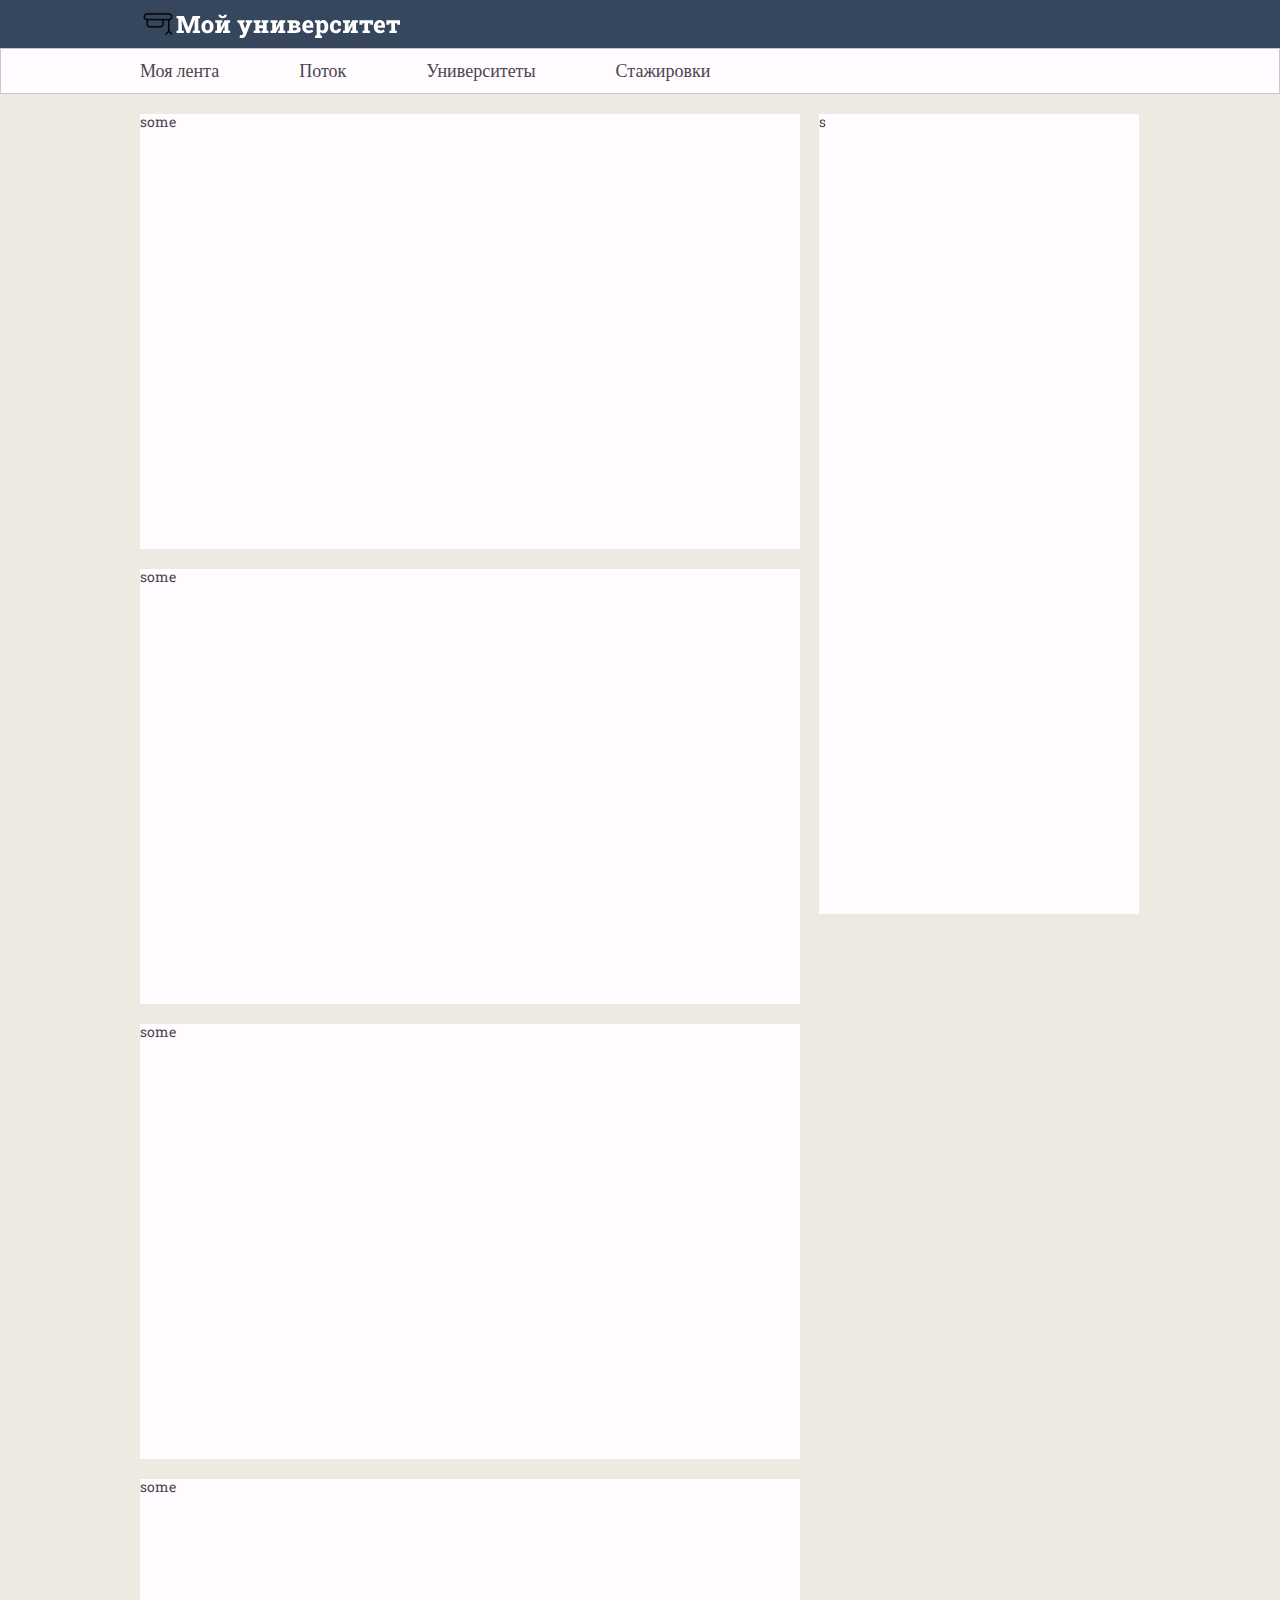
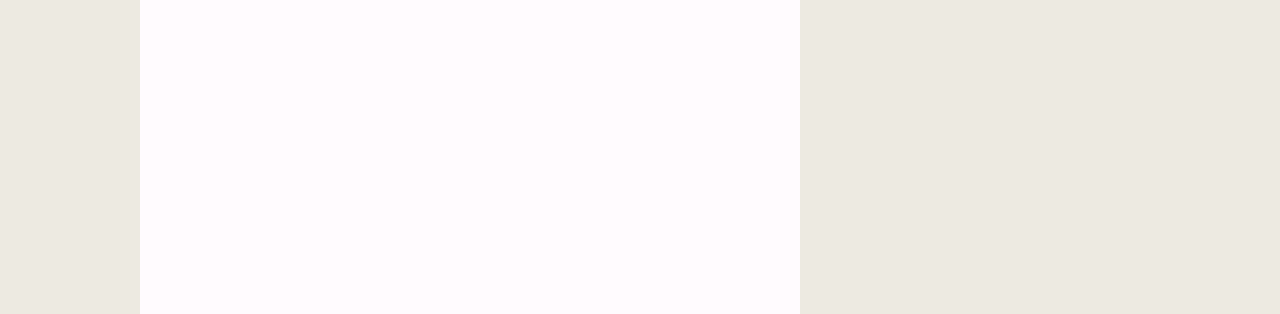
==== index.html @ 380ba249 "make-first-landing-variant" ====
<!DOCTYPE html>
<html lang="en">
<head>
    <meta charset="UTF-8">
    <meta http-equiv="X-UA-Compatible" content="IE=edge">
    <meta name="viewport" content="width=device-width, initial-scale=1.0">
    <link rel="stylesheet" href="css/style.css">
    <title>Мой университет</title>
</head>
<body>
    <header class="header">
        <div class="wrapper">

            <div class="header__logo">
                <a href="/" class="header__logo-link">
                    <img src="/img/svg/myunuv-log .svg" alt="Мой университет" class="header__logo-pic">
                </a>
            </div>

        </div>
    </header>
    <nav class="header__nav">
        <div class="wrapper">
            <div class="nav__wrapper">
                <ul class="header__list">
                    <li class="header__item">
                        <a href="#!" class="header__link">Моя лента</a>
                    </li>
                    <li class="header__item">
                        <a href="#!" class="header__link">Поток</a>
                    </li>
                    <li class="header__item">
                        <a href="#!" class="header__link">Университеты</a>
                    </li>
                    <li class="header__item">
                        <a href="#!" class="header__link">Стажировки</a>
                    </li>
                </ul>
            </div>
        </div>
    </nav>

    <main class="main">
            <div class="wrapper">
                <div class="main__page-wrapper">
                    <div class="articles__list">
                        <article class="article__list-article" id="1">
                            <p>some</p>
                        </article>
                        <article class="article__list-article" id="2">
                            <p>some</p>
                        </article>
                        <article class="article__list-article" id="3">
                            <p>some</p>
                        </article>
                        <article class="article__list-article" id="4">
                            <p>some</p>
                        </article>
                    </div>
                    <div class="side__bar">
                        <p>s</p>
                    </div>
                </div>
            </div>
    </main>

</body>
</html>
---- css/style.css ----
/* http://meyerweb.com/eric/tools/css/reset/
   v2.0-modified | 20110126
   License: none (public domain)
*/

html, body, div, span, applet, object, iframe,
h1, h2, h3, h4, h5, h6, p, blockquote, pre,
a, abbr, acronym, address, big, cite, code,
del, dfn, em, img, ins, kbd, q, s, samp,
small, strike, strong, sub, sup, tt, var,
b, u, i, center,
dl, dt, dd, ol, ul, li,
fieldset, form, label, legend,
table, caption, tbody, tfoot, thead, tr, th, td,
article, aside, canvas, details, embed,
figure, figcaption, footer, header, hgroup,
menu, nav, output, ruby, section, summary,
time, mark, audio, video {
  margin: 0;
	padding: 0;
	border: 0;
	font-size: 100%;
	font: inherit;
	vertical-align: baseline;
}

/* make sure to set some focus styles for accessibility */
:focus {
    outline: 0;
}

/* HTML5 display-role reset for older browsers */
article, aside, details, figcaption, figure,
footer, header, hgroup, menu, nav, section {
	display: block;
}

body {
	line-height: 1;
}

ol, ul {
	list-style: none;
}

blockquote, q {
	quotes: none;
}

blockquote:before, blockquote:after,
q:before, q:after {
	content: '';
	content: none;
}

table {
	border-collapse: collapse;
	border-spacing: 0;
}

input[type=search]::-webkit-search-cancel-button,
input[type=search]::-webkit-search-decoration,
input[type=search]::-webkit-search-results-button,
input[type=search]::-webkit-search-results-decoration {
    -webkit-appearance: none;
    -moz-appearance: none;
}

input[type=search] {
    -webkit-appearance: none;
    -moz-appearance: none;
    -webkit-box-sizing: content-box;
    -moz-box-sizing: content-box;
    box-sizing: content-box;
}

textarea {
    overflow: auto;
    vertical-align: top;
    resize: vertical;
}

/**
 * Correct `inline-block` display not defined in IE 6/7/8/9 and Firefox 3.
 */

audio,
canvas,
video {
    display: inline-block;
    *display: inline;
    *zoom: 1;
    max-width: 100%;
}

/**
 * Prevent modern browsers from displaying `audio` without controls.
 * Remove excess height in iOS 5 devices.
 */

audio:not([controls]) {
    display: none;
    height: 0;
}

/**
 * Address styling not present in IE 7/8/9, Firefox 3, and Safari 4.
 * Known issue: no IE 6 support.
 */

[hidden] {
    display: none;
}

/**
 * 1. Correct text resizing oddly in IE 6/7 when body `font-size` is set using
 *    `em` units.
 * 2. Prevent iOS text size adjust after orientation change, without disabling
 *    user zoom.
 */

html {
    font-size: 100%; /* 1 */
    -webkit-text-size-adjust: 100%; /* 2 */
    -ms-text-size-adjust: 100%; /* 2 */
}

/**
 * Address `outline` inconsistency between Chrome and other browsers.
 */

a:focus {
    outline: thin dotted;
}

/**
 * Improve readability when focused and also mouse hovered in all browsers.
 */

a:active,
a:hover {
    outline: 0;
}

/**
 * 1. Remove border when inside `a` element in IE 6/7/8/9 and Firefox 3.
 * 2. Improve image quality when scaled in IE 7.
 */

img {
    border: 0; /* 1 */
    -ms-interpolation-mode: bicubic; /* 2 */
}

/**
 * Address margin not present in IE 6/7/8/9, Safari 5, and Opera 11.
 */

figure {
    margin: 0;
}

/**
 * Correct margin displayed oddly in IE 6/7.
 */

form {
    margin: 0;
}

/**
 * Define consistent border, margin, and padding.
 */

fieldset {
    border: 1px solid #c0c0c0;
    margin: 0 2px;
    padding: 0.35em 0.625em 0.75em;
}

/**
 * 1. Correct color not being inherited in IE 6/7/8/9.
 * 2. Correct text not wrapping in Firefox 3.
 * 3. Correct alignment displayed oddly in IE 6/7.
 */

legend {
    border: 0; /* 1 */
    padding: 0;
    white-space: normal; /* 2 */
    *margin-left: -7px; /* 3 */
}

/**
 * 1. Correct font size not being inherited in all browsers.
 * 2. Address margins set differently in IE 6/7, Firefox 3+, Safari 5,
 *    and Chrome.
 * 3. Improve appearance and consistency in all browsers.
 */

button,
input,
select,
textarea {
    font-size: 100%; /* 1 */
    margin: 0; /* 2 */
    vertical-align: baseline; /* 3 */
    *vertical-align: middle; /* 3 */
}

/**
 * Address Firefox 3+ setting `line-height` on `input` using `!important` in
 * the UA stylesheet.
 */

button,
input {
    line-height: normal;
}

/**
 * Address inconsistent `text-transform` inheritance for `button` and `select`.
 * All other form control elements do not inherit `text-transform` values.
 * Correct `button` style inheritance in Chrome, Safari 5+, and IE 6+.
 * Correct `select` style inheritance in Firefox 4+ and Opera.
 */

button,
select {
    text-transform: none;
}

/**
 * 1. Avoid the WebKit bug in Android 4.0.* where (2) destroys native `audio`
 *    and `video` controls.
 * 2. Correct inability to style clickable `input` types in iOS.
 * 3. Improve usability and consistency of cursor style between image-type
 *    `input` and others.
 * 4. Remove inner spacing in IE 7 without affecting normal text inputs.
 *    Known issue: inner spacing remains in IE 6.
 */

button,
html input[type="button"], /* 1 */
input[type="reset"],
input[type="submit"] {
    -webkit-appearance: button; /* 2 */
    cursor: pointer; /* 3 */
    *overflow: visible;  /* 4 */
}

/**
 * Re-set default cursor for disabled elements.
 */

button[disabled],
html input[disabled] {
    cursor: default;
}

/**
 * 1. Address box sizing set to content-box in IE 8/9.
 * 2. Remove excess padding in IE 8/9.
 * 3. Remove excess padding in IE 7.
 *    Known issue: excess padding remains in IE 6.
 */

input[type="checkbox"],
input[type="radio"] {
    box-sizing: border-box; /* 1 */
    padding: 0; /* 2 */
    *height: 13px; /* 3 */
    *width: 13px; /* 3 */
}

/**
 * 1. Address `appearance` set to `searchfield` in Safari 5 and Chrome.
 * 2. Address `box-sizing` set to `border-box` in Safari 5 and Chrome
 *    (include `-moz` to future-proof).
 */

input[type="search"] {
    -webkit-appearance: textfield; /* 1 */
    -moz-box-sizing: content-box;
    -webkit-box-sizing: content-box; /* 2 */
    box-sizing: content-box;
}

/**
 * Remove inner padding and search cancel button in Safari 5 and Chrome
 * on OS X.
 */

input[type="search"]::-webkit-search-cancel-button,
input[type="search"]::-webkit-search-decoration {
    -webkit-appearance: none;
}

/**
 * Remove inner padding and border in Firefox 3+.
 */

button::-moz-focus-inner,
input::-moz-focus-inner {
    border: 0;
    padding: 0;
}

/**
 * 1. Remove default vertical scrollbar in IE 6/7/8/9.
 * 2. Improve readability and alignment in all browsers.
 */

textarea {
    overflow: auto; /* 1 */
    vertical-align: top; /* 2 */
}

/**
 * Remove most spacing between table cells.
 */

table {
    border-collapse: collapse;
    border-spacing: 0;
}

html,
button,
input,
select,
textarea {
    color: #222;
}


::-moz-selection {
    background: #b3d4fc;
    text-shadow: none;
}

::selection {
    background: #b3d4fc;
    text-shadow: none;
}

img {
    vertical-align: middle;
}

fieldset {
    border: 0;
    margin: 0;
    padding: 0;
}

textarea {
    resize: vertical;
}

.chromeframe {
    margin: 0.2em 0;
    background: #ccc;
    color: #000;
    padding: 0.2em 0;
}

/* roboto-slab-regular - latin */
@font-face {
  font-display: swap; /* Check https://developer.mozilla.org/en-US/docs/Web/CSS/@font-face/font-display for other options. */
  font-family: 'Roboto Slab';
  font-style: normal;
  font-weight: 400;
  src: url('../fonts/roboto-slab-v24-latin-regular.woff2') format('woff2'), /* Chrome 36+, Opera 23+, Firefox 39+ */
       url('../fonts/roboto-slab-v24-latin-regular.woff') format('woff'); /* Chrome 5+, Firefox 3.6+, IE 9+, Safari 5.1+ */
}
/* roboto-slab-800 - latin */
@font-face {
  font-display: swap; /* Check https://developer.mozilla.org/en-US/docs/Web/CSS/@font-face/font-display for other options. */
  font-family: 'Roboto Slab';
  font-style: normal;
  font-weight: 800;
  src: url('../fonts/roboto-slab-v24-latin-800.woff2') format('woff2'), /* Chrome 36+, Opera 23+, Firefox 39+ */
       url('../fonts/roboto-slab-v24-latin-800.woff') format('woff'); /* Chrome 5+, Firefox 3.6+, IE 9+, Safari 5.1+ */
}

/* roboto-regular - latin */
@font-face {
  font-display: swap; /* Check https://developer.mozilla.org/en-US/docs/Web/CSS/@font-face/font-display for other options. */
  font-family: 'Roboto';
  font-style: normal;
  font-weight: 400;
  src: url('../fonts/roboto-v30-latin-regular.woff2') format('woff2'), /* Chrome 36+, Opera 23+, Firefox 39+ */
       url('../fonts/roboto-v30-latin-regular.woff') format('woff'); /* Chrome 5+, Firefox 3.6+, IE 9+, Safari 5.1+ */
}
/* roboto-700 - latin */
@font-face {
  font-display: swap; /* Check https://developer.mozilla.org/en-US/docs/Web/CSS/@font-face/font-display for other options. */
  font-family: 'Roboto';
  font-style: normal;
  font-weight: 700;
  src: url('../fonts/roboto-v30-latin-700.woff2') format('woff2'), /* Chrome 36+, Opera 23+, Firefox 39+ */
       url('../fonts/roboto-v30-latin-700.woff') format('woff'); /* Chrome 5+, Firefox 3.6+, IE 9+, Safari 5.1+ */
}
/* roboto-900 - latin */
@font-face {
  font-display: swap; /* Check https://developer.mozilla.org/en-US/docs/Web/CSS/@font-face/font-display for other options. */
  font-family: 'Roboto';
  font-style: normal;
  font-weight: 900;
  src: url('../fonts/roboto-v30-latin-900.woff2') format('woff2'), /* Chrome 36+, Opera 23+, Firefox 39+ */
       url('../fonts/roboto-v30-latin-900.woff') format('woff'); /* Chrome 5+, Firefox 3.6+, IE 9+, Safari 5.1+ */
}

html {
    box-sizing: border-box;
}

body {
     font-family: 'Roboto Slab';
     font-style: normal;
     font-size: 14px;
     line-height: 1.2;
     font-weight: normal;
     color: #49454F;
     background-color: #EDEAE1;
}

*,  *::before, *::after {
    box-sizing: inherit;
}

.wrapper {
    max-width: 1000px;
    margin: 0 auto;
}

.header {
    background-color: #35465D;
    padding-top: 6px;
    padding-bottom: 6px;
}

.header__nav {
    background-color: #FFFBFE;
    padding: 12px;
    left: 0;
    width: 100%;
    position: sticky;
    top: 0;
    /* border-color: #CAC4D0; */
    border: 1px solid #CAC4D0;
}

.nav__wrapper {
    display: flex;
    flex-wrap: wrap;
    align-items: center;
    justify-content: space-between;
}

.header__list {
    display: flex;
    flex-wrap: wrap;
}

.header__item {
    margin-right: 80px;
}

.header__link {
    font-family: 'Roboto';
    font-style: "normal";
    font-size: 18px;
    font-weight: "regular";
    line-height: 20px;
    color: #49454F;
    text-decoration: none;
}

.header__link:hover, .header__link:focus {
    transition: all 0.3s ease-in-out;
    opacity: .75;
    color: #7BABEB;
    /* transition-delay: 0.5s; */
}

.header__link:not(hover), .header__link:not(focus) {
    transition: all 0.3s ease-in-out;
    /* opacity: .75; */
    color: #49454F;
    /* transition-delay: 0.5s; */
}

.header__link:active {
    color: #1C1B1F;
}

.main__page-wrapper {
    display: flex;
    flex-wrap: wrap;
    align-items: flex-start;
}

.articles__list {
    margin-right: 19px;
    max-width: 660px;
}

.side__bar {
    top: 64px;
    position: sticky;
    width: 320px;
    height: 800px;
    background-color: #FFFBFE;
    margin-top: 20px;
}

.article__list-article {
    margin-top: 20px;
    width: 660px;
    height: 435px;
    background-color: #FFFBFE;
}
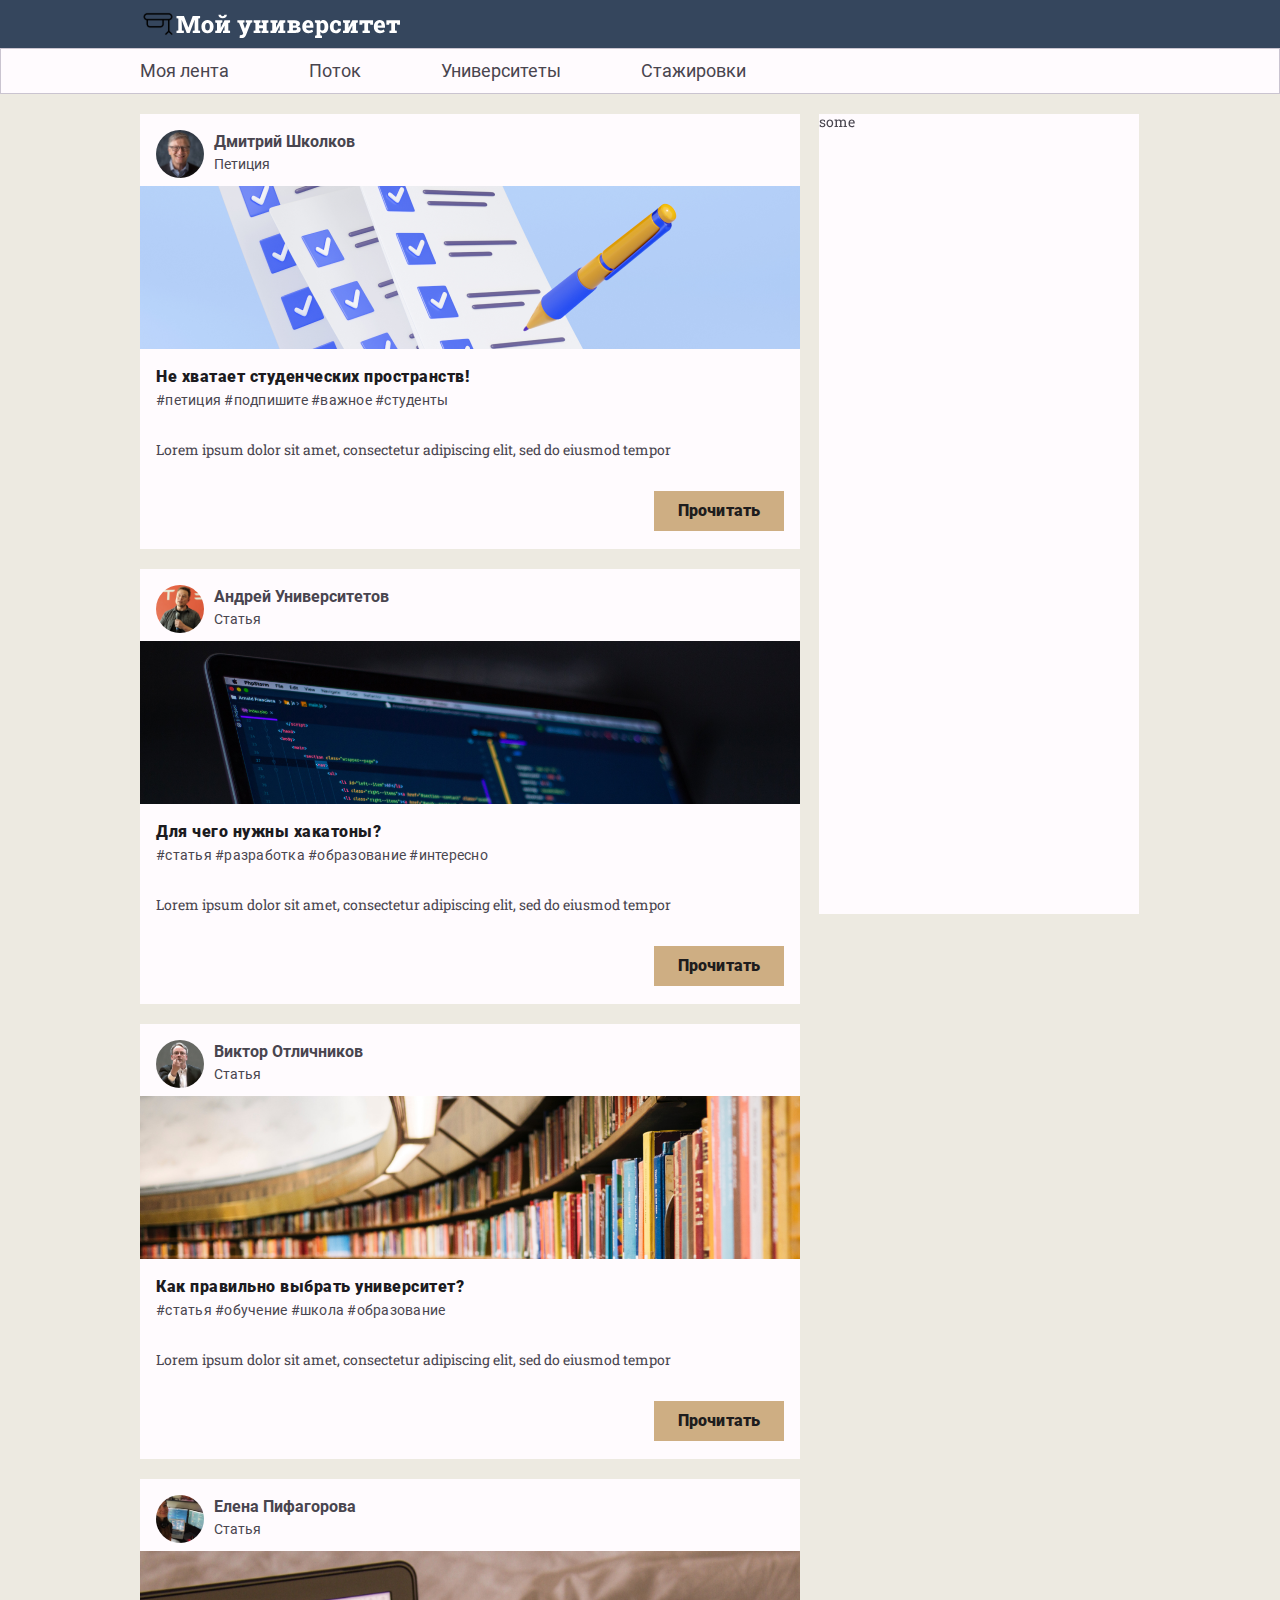
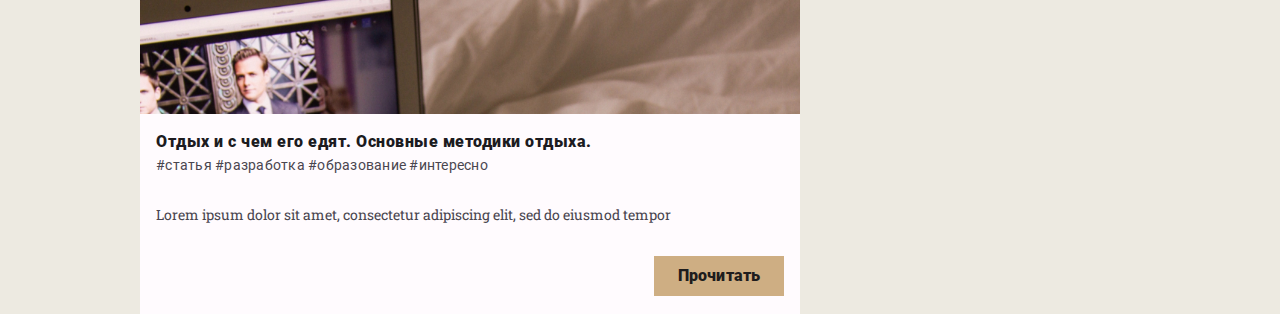
==== commit f03d6a3f: "Add files via upload" ====
--- a/index.html
+++ b/index.html
@@ -1,68 +1,196 @@
-<!DOCTYPE html>
-<html lang="en">
-<head>
-    <meta charset="UTF-8">
-    <meta http-equiv="X-UA-Compatible" content="IE=edge">
-    <meta name="viewport" content="width=device-width, initial-scale=1.0">
-    <link rel="stylesheet" href="css/style.css">
-    <title>Мой университет</title>
-</head>
-<body>
-    <header class="header">
-        <div class="wrapper">
-
-            <div class="header__logo">
-                <a href="/" class="header__logo-link">
-                    <img src="/img/svg/myunuv-log .svg" alt="Мой университет" class="header__logo-pic">
-                </a>
-            </div>
-
-        </div>
-    </header>
-    <nav class="header__nav">
-        <div class="wrapper">
-            <div class="nav__wrapper">
-                <ul class="header__list">
-                    <li class="header__item">
-                        <a href="#!" class="header__link">Моя лента</a>
-                    </li>
-                    <li class="header__item">
-                        <a href="#!" class="header__link">Поток</a>
-                    </li>
-                    <li class="header__item">
-                        <a href="#!" class="header__link">Университеты</a>
-                    </li>
-                    <li class="header__item">
-                        <a href="#!" class="header__link">Стажировки</a>
-                    </li>
-                </ul>
-            </div>
-        </div>
-    </nav>
-
-    <main class="main">
-            <div class="wrapper">
-                <div class="main__page-wrapper">
-                    <div class="articles__list">
-                        <article class="article__list-article" id="1">
-                            <p>some</p>
-                        </article>
-                        <article class="article__list-article" id="2">
-                            <p>some</p>
-                        </article>
-                        <article class="article__list-article" id="3">
-                            <p>some</p>
-                        </article>
-                        <article class="article__list-article" id="4">
-                            <p>some</p>
-                        </article>
-                    </div>
-                    <div class="side__bar">
-                        <p>s</p>
-                    </div>
-                </div>
-            </div>
-    </main>
-
-</body>
+<!DOCTYPE html>
+<html lang="en">
+<head>
+    <meta charset="UTF-8">
+    <meta http-equiv="X-UA-Compatible" content="IE=edge">
+    <meta name="viewport" content="width=device-width, initial-scale=1.0">
+    <link rel="stylesheet" href="css/style.css">
+    <title>Мой университет</title>
+</head>
+<body>
+    <header class="header">
+        <div class="wrapper">
+
+            <div class="header__logo">
+                <a href="/" class="header__logo-link">
+                    <img src="/img/svg/myunuv-log .svg" alt="Мой университет" class="header__logo-pic">
+                </a>
+            </div>
+
+        </div>
+    </header>
+    <nav class="header__nav">
+        <div class="wrapper">
+            <div class="nav__wrapper">
+                <ul class="header__list">
+                    <li class="header__item">
+                        <a href="#!" class="header__link">Моя лента</a>
+                    </li>
+                    <li class="header__item">
+                        <a href="#!" class="header__link">Поток</a>
+                    </li>
+                    <li class="header__item">
+                        <a href="#!" class="header__link">Университеты</a>
+                    </li>
+                    <li class="header__item">
+                        <a href="#!" class="header__link">Стажировки</a>
+                    </li>
+                </ul>
+            </div>
+        </div>
+    </nav>
+
+    <main class="main">
+            <div class="wrapper">
+                <div class="main__page-wrapper">
+                    <div class="articles__list">
+                        <article class="article__list-article" id="1">
+                            <div class="article__info">
+                                <div class="article__info-heder">
+                                    <div class="article__info-header-img-text">
+                                        <img src="img/gates.jpeg" alt=Bill gates" class="article__info-header-img">
+                                        <div class="article__info-header-text">
+                                            <h2 class="article__info-header-text-h">Дмитрий Школков</h2>
+                                            <p class="article__info-header-text-p">Петиция</p>
+                                        </div>
+                                    </div>
+                                    <!-- <div class="article__info-header-menu">
+                                        s
+                                    </div> -->
+                                </div>
+                            </div>
+                            <div class="article__image-box">
+                                <img src="img/media.png" alt="Media" class="article__image-img">
+                            </div>
+                            <div class="article__material">
+                                <div class="article__material-h">
+                                    Не хватает студенческих пространств!
+                                </div>
+                                <div class="article__material-hashtags">
+                                    #петиция #подпишите #важное #студенты
+                                </div>
+                                <div class="article__material-text">
+                                    Lorem ipsum dolor sit amet, consectetur adipiscing elit, sed do eiusmod tempor
+                                </div>
+                                <div class="article__material-buttons">
+                                    <button class="article__material-button">
+                                        Прочитать
+                                    </button>
+                                </div>
+                            </div>
+                        </article>
+                        <article class="article__list-article" id="2">
+                            <div class="article__info">
+                                <div class="article__info-heder">
+                                    <div class="article__info-header-img-text">
+                                        <img src="img/mask.jpg" alt=Bill gates" class="article__info-header-img">
+                                        <div class="article__info-header-text">
+                                            <h2 class="article__info-header-text-h">Андрей Университетов</h2>
+                                            <p class="article__info-header-text-p">Статья</p>
+                                        </div>
+                                    </div>
+                                    <!-- <div class="article__info-header-menu">
+                                        s
+                                    </div> -->
+                                </div>
+                            </div>
+                            <div class="article__image-box">
+                                <img src="img/coding.jpg" alt="Elon" class="article__image-img">
+                            </div>
+                            <div class="article__material">
+                                <div class="article__material-h">
+                                    Для чего нужны хакатоны?
+                                </div>
+                                <div class="article__material-hashtags">
+                                    #статья #разработка #образование #интересно
+                                </div>
+                                <div class="article__material-text">
+                                    Lorem ipsum dolor sit amet, consectetur adipiscing elit, sed do eiusmod tempor
+                                </div>
+                                <div class="article__material-buttons">
+                                    <button class="article__material-button">
+                                        Прочитать
+                                    </button>
+                                </div>
+                            </div>
+                        </article>
+                        <article class="article__list-article" id="3">
+                            <div class="article__info">
+                                <div class="article__info-heder">
+                                    <div class="article__info-header-img-text">
+                                        <img src="img/torvalds.jpg" alt=Linus gates" class="article__info-header-img">
+                                        <div class="article__info-header-text">
+                                            <h2 class="article__info-header-text-h">Виктор Отличников</h2>
+                                            <p class="article__info-header-text-p">Статья</p>
+                                        </div>
+                                    </div>
+                                    <!-- <div class="article__info-header-menu">
+                                        s
+                                    </div> -->
+                                </div>
+                            </div>
+                            <div class="article__image-box">
+                                <img src="img/school.jpg" alt="Media" class="article__image-img">
+                            </div>
+                            <div class="article__material">
+                                <div class="article__material-h">
+                                    Как правильно выбрать университет?
+                                </div>
+                                <div class="article__material-hashtags">
+                                    #статья #обучение #школа #образование
+                                </div>
+                                <div class="article__material-text">
+                                    Lorem ipsum dolor sit amet, consectetur adipiscing elit, sed do eiusmod tempor
+                                </div>
+                                <div class="article__material-buttons">
+                                    <button class="article__material-button">
+                                        Прочитать
+                                    </button>
+                                </div>
+                            </div>
+                        </article>
+                        <article class="article__list-article" id="4">
+                            <div class="article__info">
+                                <div class="article__info-heder">
+                                    <div class="article__info-header-img-text">
+                                        <img src="img/itgirl.jpg" alt=Girl gates" class="article__info-header-img">
+                                        <div class="article__info-header-text">
+                                            <h2 class="article__info-header-text-h">Елена Пифагорова</h2>
+                                            <p class="article__info-header-text-p">Статья</p>
+                                        </div>
+                                    </div>
+                                    <!-- <div class="article__info-header-menu">
+                                        s
+                                    </div> -->
+                                </div>
+                            </div>
+                            <div class="article__image-box">
+                                <img src="img/chill.jpg" alt="Media" class="article__image-img">
+                            </div>
+                            <div class="article__material">
+                                <div class="article__material-h">
+                                    Отдых и с чем его едят. Основные методики отдыха.
+                                </div>
+                                <div class="article__material-hashtags">
+                                    #статья #разработка #образование #интересно
+                                </div>
+                                <div class="article__material-text">
+                                    Lorem ipsum dolor sit amet, consectetur adipiscing elit, sed do eiusmod tempor
+                                </div>
+                                <div class="article__material-buttons">
+                                    <button class="article__material-button">
+                                        Прочитать
+                                    </button>
+                                </div>
+                            </div>
+                        </article>
+                    </div>
+                    <div class="side__bar">
+                        <p>some</p>
+                    </div>
+                </div>
+            </div>
+    </main>
+
+</body>
 </html>--- a/css/style.css
+++ b/css/style.css
@@ -1,524 +1,677 @@
-/* http://meyerweb.com/eric/tools/css/reset/
-   v2.0-modified | 20110126
-   License: none (public domain)
-*/
-
-html, body, div, span, applet, object, iframe,
-h1, h2, h3, h4, h5, h6, p, blockquote, pre,
-a, abbr, acronym, address, big, cite, code,
-del, dfn, em, img, ins, kbd, q, s, samp,
-small, strike, strong, sub, sup, tt, var,
-b, u, i, center,
-dl, dt, dd, ol, ul, li,
-fieldset, form, label, legend,
-table, caption, tbody, tfoot, thead, tr, th, td,
-article, aside, canvas, details, embed,
-figure, figcaption, footer, header, hgroup,
-menu, nav, output, ruby, section, summary,
-time, mark, audio, video {
-  margin: 0;
-	padding: 0;
-	border: 0;
-	font-size: 100%;
-	font: inherit;
-	vertical-align: baseline;
-}
-
-/* make sure to set some focus styles for accessibility */
-:focus {
-    outline: 0;
-}
-
-/* HTML5 display-role reset for older browsers */
-article, aside, details, figcaption, figure,
-footer, header, hgroup, menu, nav, section {
-	display: block;
-}
-
-body {
-	line-height: 1;
-}
-
-ol, ul {
-	list-style: none;
-}
-
-blockquote, q {
-	quotes: none;
-}
-
-blockquote:before, blockquote:after,
-q:before, q:after {
-	content: '';
-	content: none;
-}
-
-table {
-	border-collapse: collapse;
-	border-spacing: 0;
-}
-
-input[type=search]::-webkit-search-cancel-button,
-input[type=search]::-webkit-search-decoration,
-input[type=search]::-webkit-search-results-button,
-input[type=search]::-webkit-search-results-decoration {
-    -webkit-appearance: none;
-    -moz-appearance: none;
-}
-
-input[type=search] {
-    -webkit-appearance: none;
-    -moz-appearance: none;
-    -webkit-box-sizing: content-box;
-    -moz-box-sizing: content-box;
-    box-sizing: content-box;
-}
-
-textarea {
-    overflow: auto;
-    vertical-align: top;
-    resize: vertical;
-}
-
-/**
- * Correct `inline-block` display not defined in IE 6/7/8/9 and Firefox 3.
- */
-
-audio,
-canvas,
-video {
-    display: inline-block;
-    *display: inline;
-    *zoom: 1;
-    max-width: 100%;
-}
-
-/**
- * Prevent modern browsers from displaying `audio` without controls.
- * Remove excess height in iOS 5 devices.
- */
-
-audio:not([controls]) {
-    display: none;
-    height: 0;
-}
-
-/**
- * Address styling not present in IE 7/8/9, Firefox 3, and Safari 4.
- * Known issue: no IE 6 support.
- */
-
-[hidden] {
-    display: none;
-}
-
-/**
- * 1. Correct text resizing oddly in IE 6/7 when body `font-size` is set using
- *    `em` units.
- * 2. Prevent iOS text size adjust after orientation change, without disabling
- *    user zoom.
- */
-
-html {
-    font-size: 100%; /* 1 */
-    -webkit-text-size-adjust: 100%; /* 2 */
-    -ms-text-size-adjust: 100%; /* 2 */
-}
-
-/**
- * Address `outline` inconsistency between Chrome and other browsers.
- */
-
-a:focus {
-    outline: thin dotted;
-}
-
-/**
- * Improve readability when focused and also mouse hovered in all browsers.
- */
-
-a:active,
-a:hover {
-    outline: 0;
-}
-
-/**
- * 1. Remove border when inside `a` element in IE 6/7/8/9 and Firefox 3.
- * 2. Improve image quality when scaled in IE 7.
- */
-
-img {
-    border: 0; /* 1 */
-    -ms-interpolation-mode: bicubic; /* 2 */
-}
-
-/**
- * Address margin not present in IE 6/7/8/9, Safari 5, and Opera 11.
- */
-
-figure {
-    margin: 0;
-}
-
-/**
- * Correct margin displayed oddly in IE 6/7.
- */
-
-form {
-    margin: 0;
-}
-
-/**
- * Define consistent border, margin, and padding.
- */
-
-fieldset {
-    border: 1px solid #c0c0c0;
-    margin: 0 2px;
-    padding: 0.35em 0.625em 0.75em;
-}
-
-/**
- * 1. Correct color not being inherited in IE 6/7/8/9.
- * 2. Correct text not wrapping in Firefox 3.
- * 3. Correct alignment displayed oddly in IE 6/7.
- */
-
-legend {
-    border: 0; /* 1 */
-    padding: 0;
-    white-space: normal; /* 2 */
-    *margin-left: -7px; /* 3 */
-}
-
-/**
- * 1. Correct font size not being inherited in all browsers.
- * 2. Address margins set differently in IE 6/7, Firefox 3+, Safari 5,
- *    and Chrome.
- * 3. Improve appearance and consistency in all browsers.
- */
-
-button,
-input,
-select,
-textarea {
-    font-size: 100%; /* 1 */
-    margin: 0; /* 2 */
-    vertical-align: baseline; /* 3 */
-    *vertical-align: middle; /* 3 */
-}
-
-/**
- * Address Firefox 3+ setting `line-height` on `input` using `!important` in
- * the UA stylesheet.
- */
-
-button,
-input {
-    line-height: normal;
-}
-
-/**
- * Address inconsistent `text-transform` inheritance for `button` and `select`.
- * All other form control elements do not inherit `text-transform` values.
- * Correct `button` style inheritance in Chrome, Safari 5+, and IE 6+.
- * Correct `select` style inheritance in Firefox 4+ and Opera.
- */
-
-button,
-select {
-    text-transform: none;
-}
-
-/**
- * 1. Avoid the WebKit bug in Android 4.0.* where (2) destroys native `audio`
- *    and `video` controls.
- * 2. Correct inability to style clickable `input` types in iOS.
- * 3. Improve usability and consistency of cursor style between image-type
- *    `input` and others.
- * 4. Remove inner spacing in IE 7 without affecting normal text inputs.
- *    Known issue: inner spacing remains in IE 6.
- */
-
-button,
-html input[type="button"], /* 1 */
-input[type="reset"],
-input[type="submit"] {
-    -webkit-appearance: button; /* 2 */
-    cursor: pointer; /* 3 */
-    *overflow: visible;  /* 4 */
-}
-
-/**
- * Re-set default cursor for disabled elements.
- */
-
-button[disabled],
-html input[disabled] {
-    cursor: default;
-}
-
-/**
- * 1. Address box sizing set to content-box in IE 8/9.
- * 2. Remove excess padding in IE 8/9.
- * 3. Remove excess padding in IE 7.
- *    Known issue: excess padding remains in IE 6.
- */
-
-input[type="checkbox"],
-input[type="radio"] {
-    box-sizing: border-box; /* 1 */
-    padding: 0; /* 2 */
-    *height: 13px; /* 3 */
-    *width: 13px; /* 3 */
-}
-
-/**
- * 1. Address `appearance` set to `searchfield` in Safari 5 and Chrome.
- * 2. Address `box-sizing` set to `border-box` in Safari 5 and Chrome
- *    (include `-moz` to future-proof).
- */
-
-input[type="search"] {
-    -webkit-appearance: textfield; /* 1 */
-    -moz-box-sizing: content-box;
-    -webkit-box-sizing: content-box; /* 2 */
-    box-sizing: content-box;
-}
-
-/**
- * Remove inner padding and search cancel button in Safari 5 and Chrome
- * on OS X.
- */
-
-input[type="search"]::-webkit-search-cancel-button,
-input[type="search"]::-webkit-search-decoration {
-    -webkit-appearance: none;
-}
-
-/**
- * Remove inner padding and border in Firefox 3+.
- */
-
-button::-moz-focus-inner,
-input::-moz-focus-inner {
-    border: 0;
-    padding: 0;
-}
-
-/**
- * 1. Remove default vertical scrollbar in IE 6/7/8/9.
- * 2. Improve readability and alignment in all browsers.
- */
-
-textarea {
-    overflow: auto; /* 1 */
-    vertical-align: top; /* 2 */
-}
-
-/**
- * Remove most spacing between table cells.
- */
-
-table {
-    border-collapse: collapse;
-    border-spacing: 0;
-}
-
-html,
-button,
-input,
-select,
-textarea {
-    color: #222;
-}
-
-
-::-moz-selection {
-    background: #b3d4fc;
-    text-shadow: none;
-}
-
-::selection {
-    background: #b3d4fc;
-    text-shadow: none;
-}
-
-img {
-    vertical-align: middle;
-}
-
-fieldset {
-    border: 0;
-    margin: 0;
-    padding: 0;
-}
-
-textarea {
-    resize: vertical;
-}
-
-.chromeframe {
-    margin: 0.2em 0;
-    background: #ccc;
-    color: #000;
-    padding: 0.2em 0;
-}
-
-/* roboto-slab-regular - latin */
-@font-face {
-  font-display: swap; /* Check https://developer.mozilla.org/en-US/docs/Web/CSS/@font-face/font-display for other options. */
-  font-family: 'Roboto Slab';
-  font-style: normal;
-  font-weight: 400;
-  src: url('../fonts/roboto-slab-v24-latin-regular.woff2') format('woff2'), /* Chrome 36+, Opera 23+, Firefox 39+ */
-       url('../fonts/roboto-slab-v24-latin-regular.woff') format('woff'); /* Chrome 5+, Firefox 3.6+, IE 9+, Safari 5.1+ */
-}
-/* roboto-slab-800 - latin */
-@font-face {
-  font-display: swap; /* Check https://developer.mozilla.org/en-US/docs/Web/CSS/@font-face/font-display for other options. */
-  font-family: 'Roboto Slab';
-  font-style: normal;
-  font-weight: 800;
-  src: url('../fonts/roboto-slab-v24-latin-800.woff2') format('woff2'), /* Chrome 36+, Opera 23+, Firefox 39+ */
-       url('../fonts/roboto-slab-v24-latin-800.woff') format('woff'); /* Chrome 5+, Firefox 3.6+, IE 9+, Safari 5.1+ */
-}
-
-/* roboto-regular - latin */
-@font-face {
-  font-display: swap; /* Check https://developer.mozilla.org/en-US/docs/Web/CSS/@font-face/font-display for other options. */
-  font-family: 'Roboto';
-  font-style: normal;
-  font-weight: 400;
-  src: url('../fonts/roboto-v30-latin-regular.woff2') format('woff2'), /* Chrome 36+, Opera 23+, Firefox 39+ */
-       url('../fonts/roboto-v30-latin-regular.woff') format('woff'); /* Chrome 5+, Firefox 3.6+, IE 9+, Safari 5.1+ */
-}
-/* roboto-700 - latin */
-@font-face {
-  font-display: swap; /* Check https://developer.mozilla.org/en-US/docs/Web/CSS/@font-face/font-display for other options. */
-  font-family: 'Roboto';
-  font-style: normal;
-  font-weight: 700;
-  src: url('../fonts/roboto-v30-latin-700.woff2') format('woff2'), /* Chrome 36+, Opera 23+, Firefox 39+ */
-       url('../fonts/roboto-v30-latin-700.woff') format('woff'); /* Chrome 5+, Firefox 3.6+, IE 9+, Safari 5.1+ */
-}
-/* roboto-900 - latin */
-@font-face {
-  font-display: swap; /* Check https://developer.mozilla.org/en-US/docs/Web/CSS/@font-face/font-display for other options. */
-  font-family: 'Roboto';
-  font-style: normal;
-  font-weight: 900;
-  src: url('../fonts/roboto-v30-latin-900.woff2') format('woff2'), /* Chrome 36+, Opera 23+, Firefox 39+ */
-       url('../fonts/roboto-v30-latin-900.woff') format('woff'); /* Chrome 5+, Firefox 3.6+, IE 9+, Safari 5.1+ */
-}
-
-html {
-    box-sizing: border-box;
-}
-
-body {
-     font-family: 'Roboto Slab';
-     font-style: normal;
-     font-size: 14px;
-     line-height: 1.2;
-     font-weight: normal;
-     color: #49454F;
-     background-color: #EDEAE1;
-}
-
-*,  *::before, *::after {
-    box-sizing: inherit;
-}
-
-.wrapper {
-    max-width: 1000px;
-    margin: 0 auto;
-}
-
-.header {
-    background-color: #35465D;
-    padding-top: 6px;
-    padding-bottom: 6px;
-}
-
-.header__nav {
-    background-color: #FFFBFE;
-    padding: 12px;
-    left: 0;
-    width: 100%;
-    position: sticky;
-    top: 0;
-    /* border-color: #CAC4D0; */
-    border: 1px solid #CAC4D0;
-}
-
-.nav__wrapper {
-    display: flex;
-    flex-wrap: wrap;
-    align-items: center;
-    justify-content: space-between;
-}
-
-.header__list {
-    display: flex;
-    flex-wrap: wrap;
-}
-
-.header__item {
-    margin-right: 80px;
-}
-
-.header__link {
-    font-family: 'Roboto';
-    font-style: "normal";
-    font-size: 18px;
-    font-weight: "regular";
-    line-height: 20px;
-    color: #49454F;
-    text-decoration: none;
-}
-
-.header__link:hover, .header__link:focus {
-    transition: all 0.3s ease-in-out;
-    opacity: .75;
-    color: #7BABEB;
-    /* transition-delay: 0.5s; */
-}
-
-.header__link:not(hover), .header__link:not(focus) {
-    transition: all 0.3s ease-in-out;
-    /* opacity: .75; */
-    color: #49454F;
-    /* transition-delay: 0.5s; */
-}
-
-.header__link:active {
-    color: #1C1B1F;
-}
-
-.main__page-wrapper {
-    display: flex;
-    flex-wrap: wrap;
-    align-items: flex-start;
-}
-
-.articles__list {
-    margin-right: 19px;
-    max-width: 660px;
-}
-
-.side__bar {
-    top: 64px;
-    position: sticky;
-    width: 320px;
-    height: 800px;
-    background-color: #FFFBFE;
-    margin-top: 20px;
-}
-
-.article__list-article {
-    margin-top: 20px;
-    width: 660px;
-    height: 435px;
-    background-color: #FFFBFE;
+/* http://meyerweb.com/eric/tools/css/reset/
+   v2.0-modified | 20110126
+   License: none (public domain)
+*/
+
+html, body, div, span, applet, object, iframe,
+h1, h2, h3, h4, h5, h6, p, blockquote, pre,
+a, abbr, acronym, address, big, cite, code,
+del, dfn, em, img, ins, kbd, q, s, samp,
+small, strike, strong, sub, sup, tt, var,
+b, u, i, center,
+dl, dt, dd, ol, ul, li,
+fieldset, form, label, legend,
+table, caption, tbody, tfoot, thead, tr, th, td,
+article, aside, canvas, details, embed,
+figure, figcaption, footer, header, hgroup,
+menu, nav, output, ruby, section, summary,
+time, mark, audio, video {
+  margin: 0;
+	padding: 0;
+	border: 0;
+	font-size: 100%;
+	font: inherit;
+	vertical-align: baseline;
+}
+
+/* make sure to set some focus styles for accessibility */
+:focus {
+    outline: 0;
+}
+
+/* HTML5 display-role reset for older browsers */
+article, aside, details, figcaption, figure,
+footer, header, hgroup, menu, nav, section {
+	display: block;
+}
+
+body {
+	line-height: 1;
+}
+
+ol, ul {
+	list-style: none;
+}
+
+blockquote, q {
+	quotes: none;
+}
+
+blockquote:before, blockquote:after,
+q:before, q:after {
+	content: '';
+	content: none;
+}
+
+table {
+	border-collapse: collapse;
+	border-spacing: 0;
+}
+
+input[type=search]::-webkit-search-cancel-button,
+input[type=search]::-webkit-search-decoration,
+input[type=search]::-webkit-search-results-button,
+input[type=search]::-webkit-search-results-decoration {
+    -webkit-appearance: none;
+    -moz-appearance: none;
+}
+
+input[type=search] {
+    -webkit-appearance: none;
+    -moz-appearance: none;
+    -webkit-box-sizing: content-box;
+    -moz-box-sizing: content-box;
+    box-sizing: content-box;
+}
+
+textarea {
+    overflow: auto;
+    vertical-align: top;
+    resize: vertical;
+}
+
+/**
+ * Correct `inline-block` display not defined in IE 6/7/8/9 and Firefox 3.
+ */
+
+audio,
+canvas,
+video {
+    display: inline-block;
+    *display: inline;
+    *zoom: 1;
+    max-width: 100%;
+}
+
+/**
+ * Prevent modern browsers from displaying `audio` without controls.
+ * Remove excess height in iOS 5 devices.
+ */
+
+audio:not([controls]) {
+    display: none;
+    height: 0;
+}
+
+/**
+ * Address styling not present in IE 7/8/9, Firefox 3, and Safari 4.
+ * Known issue: no IE 6 support.
+ */
+
+[hidden] {
+    display: none;
+}
+
+/**
+ * 1. Correct text resizing oddly in IE 6/7 when body `font-size` is set using
+ *    `em` units.
+ * 2. Prevent iOS text size adjust after orientation change, without disabling
+ *    user zoom.
+ */
+
+html {
+    font-size: 100%; /* 1 */
+    -webkit-text-size-adjust: 100%; /* 2 */
+    -ms-text-size-adjust: 100%; /* 2 */
+}
+
+/**
+ * Address `outline` inconsistency between Chrome and other browsers.
+ */
+
+a:focus {
+    outline: thin dotted;
+}
+
+/**
+ * Improve readability when focused and also mouse hovered in all browsers.
+ */
+
+a:active,
+a:hover {
+    outline: 0;
+}
+
+/**
+ * 1. Remove border when inside `a` element in IE 6/7/8/9 and Firefox 3.
+ * 2. Improve image quality when scaled in IE 7.
+ */
+
+img {
+    border: 0; /* 1 */
+    -ms-interpolation-mode: bicubic; /* 2 */
+}
+
+/**
+ * Address margin not present in IE 6/7/8/9, Safari 5, and Opera 11.
+ */
+
+figure {
+    margin: 0;
+}
+
+/**
+ * Correct margin displayed oddly in IE 6/7.
+ */
+
+form {
+    margin: 0;
+}
+
+/**
+ * Define consistent border, margin, and padding.
+ */
+
+fieldset {
+    border: 1px solid #c0c0c0;
+    margin: 0 2px;
+    padding: 0.35em 0.625em 0.75em;
+}
+
+/**
+ * 1. Correct color not being inherited in IE 6/7/8/9.
+ * 2. Correct text not wrapping in Firefox 3.
+ * 3. Correct alignment displayed oddly in IE 6/7.
+ */
+
+legend {
+    border: 0; /* 1 */
+    padding: 0;
+    white-space: normal; /* 2 */
+    *margin-left: -7px; /* 3 */
+}
+
+/**
+ * 1. Correct font size not being inherited in all browsers.
+ * 2. Address margins set differently in IE 6/7, Firefox 3+, Safari 5,
+ *    and Chrome.
+ * 3. Improve appearance and consistency in all browsers.
+ */
+
+button,
+input,
+select,
+textarea {
+    font-size: 100%; /* 1 */
+    margin: 0; /* 2 */
+    vertical-align: baseline; /* 3 */
+    *vertical-align: middle; /* 3 */
+}
+
+/**
+ * Address Firefox 3+ setting `line-height` on `input` using `!important` in
+ * the UA stylesheet.
+ */
+
+button,
+input {
+    line-height: normal;
+}
+
+/**
+ * Address inconsistent `text-transform` inheritance for `button` and `select`.
+ * All other form control elements do not inherit `text-transform` values.
+ * Correct `button` style inheritance in Chrome, Safari 5+, and IE 6+.
+ * Correct `select` style inheritance in Firefox 4+ and Opera.
+ */
+
+button,
+select {
+    text-transform: none;
+}
+
+/**
+ * 1. Avoid the WebKit bug in Android 4.0.* where (2) destroys native `audio`
+ *    and `video` controls.
+ * 2. Correct inability to style clickable `input` types in iOS.
+ * 3. Improve usability and consistency of cursor style between image-type
+ *    `input` and others.
+ * 4. Remove inner spacing in IE 7 without affecting normal text inputs.
+ *    Known issue: inner spacing remains in IE 6.
+ */
+
+button,
+html input[type="button"], /* 1 */
+input[type="reset"],
+input[type="submit"] {
+    -webkit-appearance: button; /* 2 */
+    cursor: pointer; /* 3 */
+    *overflow: visible;  /* 4 */
+}
+
+/**
+ * Re-set default cursor for disabled elements.
+ */
+
+button[disabled],
+html input[disabled] {
+    cursor: default;
+}
+
+/**
+ * 1. Address box sizing set to content-box in IE 8/9.
+ * 2. Remove excess padding in IE 8/9.
+ * 3. Remove excess padding in IE 7.
+ *    Known issue: excess padding remains in IE 6.
+ */
+
+input[type="checkbox"],
+input[type="radio"] {
+    box-sizing: border-box; /* 1 */
+    padding: 0; /* 2 */
+    *height: 13px; /* 3 */
+    *width: 13px; /* 3 */
+}
+
+/**
+ * 1. Address `appearance` set to `searchfield` in Safari 5 and Chrome.
+ * 2. Address `box-sizing` set to `border-box` in Safari 5 and Chrome
+ *    (include `-moz` to future-proof).
+ */
+
+input[type="search"] {
+    -webkit-appearance: textfield; /* 1 */
+    -moz-box-sizing: content-box;
+    -webkit-box-sizing: content-box; /* 2 */
+    box-sizing: content-box;
+}
+
+/**
+ * Remove inner padding and search cancel button in Safari 5 and Chrome
+ * on OS X.
+ */
+
+input[type="search"]::-webkit-search-cancel-button,
+input[type="search"]::-webkit-search-decoration {
+    -webkit-appearance: none;
+}
+
+/**
+ * Remove inner padding and border in Firefox 3+.
+ */
+
+button::-moz-focus-inner,
+input::-moz-focus-inner {
+    border: 0;
+    padding: 0;
+}
+
+/**
+ * 1. Remove default vertical scrollbar in IE 6/7/8/9.
+ * 2. Improve readability and alignment in all browsers.
+ */
+
+textarea {
+    overflow: auto; /* 1 */
+    vertical-align: top; /* 2 */
+}
+
+/**
+ * Remove most spacing between table cells.
+ */
+
+table {
+    border-collapse: collapse;
+    border-spacing: 0;
+}
+
+html,
+button,
+input,
+select,
+textarea {
+    color: #222;
+}
+
+
+::-moz-selection {
+    background: #b3d4fc;
+    text-shadow: none;
+}
+
+::selection {
+    background: #b3d4fc;
+    text-shadow: none;
+}
+
+img {
+    vertical-align: middle;
+}
+
+fieldset {
+    border: 0;
+    margin: 0;
+    padding: 0;
+}
+
+textarea {
+    resize: vertical;
+}
+
+.chromeframe {
+    margin: 0.2em 0;
+    background: #ccc;
+    color: #000;
+    padding: 0.2em 0;
+}
+
+/* roboto-regular - latin_cyrillic */
+@font-face {
+    font-display: swap; /* Check https://developer.mozilla.org/en-US/docs/Web/CSS/@font-face/font-display for other options. */
+    font-family: 'Roboto';
+    font-style: normal;
+    font-weight: 400;
+    src: url('../fonts/roboto-v30-latin_cyrillic-regular.woff2') format('woff2'), /* Chrome 36+, Opera 23+, Firefox 39+ */
+         url('../fonts/roboto-v30-latin_cyrillic-regular.woff') format('woff'); /* Chrome 5+, Firefox 3.6+, IE 9+, Safari 5.1+ */
+  }
+  /* roboto-700 - latin_cyrillic */
+  @font-face {
+    font-display: swap; /* Check https://developer.mozilla.org/en-US/docs/Web/CSS/@font-face/font-display for other options. */
+    font-family: 'Roboto';
+    font-style: normal;
+    font-weight: 700;
+    src: url('../fonts/roboto-v30-latin_cyrillic-700.woff2') format('woff2'), /* Chrome 36+, Opera 23+, Firefox 39+ */
+         url('../fonts/roboto-v30-latin_cyrillic-700.woff') format('woff'); /* Chrome 5+, Firefox 3.6+, IE 9+, Safari 5.1+ */
+  }
+  /* roboto-900 - latin_cyrillic */
+  @font-face {
+    font-display: swap; /* Check https://developer.mozilla.org/en-US/docs/Web/CSS/@font-face/font-display for other options. */
+    font-family: 'Roboto';
+    font-style: normal;
+    font-weight: 900;
+    src: url('../fonts/roboto-v30-latin_cyrillic-900.woff2') format('woff2'), /* Chrome 36+, Opera 23+, Firefox 39+ */
+         url('../fonts/roboto-v30-latin_cyrillic-900.woff') format('woff'); /* Chrome 5+, Firefox 3.6+, IE 9+, Safari 5.1+ */
+  }
+
+  /* roboto-slab-regular - latin_cyrillic */
+@font-face {
+    font-display: swap; /* Check https://developer.mozilla.org/en-US/docs/Web/CSS/@font-face/font-display for other options. */
+    font-family: 'Roboto Slab';
+    font-style: normal;
+    font-weight: 400;
+    src: url('../fonts/roboto-slab-v24-latin_cyrillic-regular.woff2') format('woff2'), /* Chrome 36+, Opera 23+, Firefox 39+ */
+         url('../fonts/roboto-slab-v24-latin_cyrillic-regular.woff') format('woff'); /* Chrome 5+, Firefox 3.6+, IE 9+, Safari 5.1+ */
+  }
+  /* roboto-slab-700 - latin_cyrillic */
+  @font-face {
+    font-display: swap; /* Check https://developer.mozilla.org/en-US/docs/Web/CSS/@font-face/font-display for other options. */
+    font-family: 'Roboto Slab';
+    font-style: normal;
+    font-weight: 700;
+    src: url('../fonts/roboto-slab-v24-latin_cyrillic-700.woff2') format('woff2'), /* Chrome 36+, Opera 23+, Firefox 39+ */
+         url('../fonts/roboto-slab-v24-latin_cyrillic-700.woff') format('woff'); /* Chrome 5+, Firefox 3.6+, IE 9+, Safari 5.1+ */
+  }
+  /* roboto-slab-800 - latin_cyrillic */
+  @font-face {
+    font-display: swap; /* Check https://developer.mozilla.org/en-US/docs/Web/CSS/@font-face/font-display for other options. */
+    font-family: 'Roboto Slab';
+    font-style: normal;
+    font-weight: 800;
+    src: url('../fonts/roboto-slab-v24-latin_cyrillic-800.woff2') format('woff2'), /* Chrome 36+, Opera 23+, Firefox 39+ */
+         url('../fonts/roboto-slab-v24-latin_cyrillic-800.woff') format('woff'); /* Chrome 5+, Firefox 3.6+, IE 9+, Safari 5.1+ */
+  }
+  /* roboto-slab-900 - latin_cyrillic */
+  @font-face {
+    font-display: swap; /* Check https://developer.mozilla.org/en-US/docs/Web/CSS/@font-face/font-display for other options. */
+    font-family: 'Roboto Slab';
+    font-style: normal;
+    font-weight: 900;
+    src: url('../fonts/roboto-slab-v24-latin_cyrillic-900.woff2') format('woff2'), /* Chrome 36+, Opera 23+, Firefox 39+ */
+         url('../fonts/roboto-slab-v24-latin_cyrillic-900.woff') format('woff'); /* Chrome 5+, Firefox 3.6+, IE 9+, Safari 5.1+ */
+  }
+
+html {
+    box-sizing: border-box;
+}
+
+body {
+     font-family: 'Roboto Slab';
+     font-style: normal;
+     font-size: 14px;
+     line-height: 1.2;
+     font-weight: normal;
+     color: #49454F;
+     background-color: #EDEAE1;
+}
+
+*,  *::before, *::after {
+    box-sizing: inherit;
+}
+
+.wrapper {
+    max-width: 1000px;
+    margin: 0 auto;
+}
+
+.header {
+    background-color: #35465D;
+    padding-top: 6px;
+    padding-bottom: 6px;
+}
+
+.header__nav {
+    background-color: #FFFBFE;
+    padding: 12px;
+    left: 0;
+    width: 100%;
+    position: sticky;
+    z-index: 1;
+    top: 0;
+    /* border-color: #CAC4D0; */
+    border: 1px solid #CAC4D0;
+}
+
+.nav__wrapper {
+    display: flex;
+    flex-wrap: wrap;
+    align-items: center;
+    justify-content: space-between;
+}
+
+.header__list {
+    display: flex;
+    flex-wrap: wrap;
+}
+
+.header__item {
+    margin-right: 80px;
+}
+
+.header__link {
+    font-family: 'Roboto';
+    font-style: "normal";
+    font-size: 18px;
+    font-weight: "regular";
+    line-height: 20px;
+    color: #49454F;
+    text-decoration: none;
+}
+
+.header__link:hover, .header__link:focus {
+    transition: all 0.3s ease-in-out;
+    opacity: .75;
+    color: #7BABEB;
+    /* transition-delay: 0.5s; */
+}
+
+.header__link:not(hover), .header__link:not(focus) {
+    transition: all 0.3s ease-in-out;
+    /* opacity: .75; */
+    color: #49454F;
+    /* transition-delay: 0.5s; */
+}
+
+.header__link:active {
+    color: #1C1B1F;
+}
+
+.main__page-wrapper {
+    display: flex;
+    flex-wrap: wrap;
+    align-items: flex-start;
+}
+
+.articles__list {
+    margin-right: 19px;
+    max-width: 660px;
+}
+
+.side__bar {
+    top: 64px;
+    position: sticky;
+    width: 320px;
+    height: 800px;
+    background-color: #FFFBFE;
+    margin-top: 20px;
+}
+
+.article__list-article {
+    margin-top: 20px;
+    width: 660px;
+    height: 435px;
+    background-color: #FFFBFE;
+}
+
+.article__info {
+    height: 72px;
+    padding: 16px;
+}
+.article__image-box {
+    height: 163px;
+    overflow: hidden;
+    align-items: center;
+    justify-content: center;
+}
+.article__material {
+    height: 200px;
+}
+
+.article__info-header {
+    height: 48px;
+    max-height: 72px;
+}
+
+.article__image-img {
+    width: 100%;
+    /* display: block; */
+    /* margin: auto;     */
+}
+
+.article__info-header-img-text {
+    width: 592px;
+    height: 48px;
+    display: flex;
+    flex-direction: row;
+    flex-wrap: nowrap;
+}
+.articlr__info-header-menu {
+    width: 48px;
+    height: 48px;
+}
+
+.article__info-header-img {
+    width: 48px;
+    object-fit: cover;
+    border-radius: 24px;
+    margin-right: 10px;
+}
+
+.article__info-header-text {
+    margin-right: 10px;
+}
+
+.article__info-header-text-h {
+    font-family: 'Roboto';
+    font-style: normal;
+    font-weight: 700;
+    font-size: 16px;
+    line-height: 24px;
+}
+.article__info-header-text-p {
+    font-family: 'Roboto';
+    font-style: normal;
+    font-weight: 400;
+    font-size: 14px;
+    line-height: 20px;
+}
+
+.article__material-h {
+    padding: 16px;
+    font-family: 'Roboto';
+    font-style: normal;
+    font-weight: 800;
+    font-size: 16px;
+    line-height: 24px;
+    color: #1C1B1F;
+    letter-spacing: 0.5px;  
+    padding-bottom: 1px;
+}
+
+.article__material-hashtags {
+    /* M3/body/medium */
+
+    font-family: 'Roboto';
+    font-style: normal;
+    font-weight: 400;
+    font-size: 14px;
+    line-height: 20px;
+    /* identical to box height, or 143% */
+
+    letter-spacing: 0.25px;
+
+    /* M3/sys/light/on-surface-variant */
+
+    color: #49454F;
+    padding-left: 16px;
+}
+
+.article__material-text {
+    padding: 16px;
+    padding-top: 32px;
+    /* padding-bottom: 32px; */
+}
+
+.article__material-buttons {
+    float: right;
+    margin: 16px;
+}
+
+.article__material-button {
+    background-color: #CEAE83;
+    width: 130px;
+    height: 40px;
+    border: none;
+    font-family: 'Roboto';
+    font-style: normal;
+    font-weight: 800;
+    font-size: 16px;
+    line-height: 20px;
+    /* identical to box height, or 125% */
+
+    /* display: flex; */
+    align-items: center;
+    text-align: center;
+    letter-spacing: 0.1px;
+
+    color: #1E1D1D;
+}
+
+button.article__material-button:hover {
+    transition: all 0.2s ease-in-out;
+    opacity: .85;
+}
+
+button.article__material-button:not(hover) {
+    transition: all 0.2s ease-in-out;
+    opacity: 1;
 }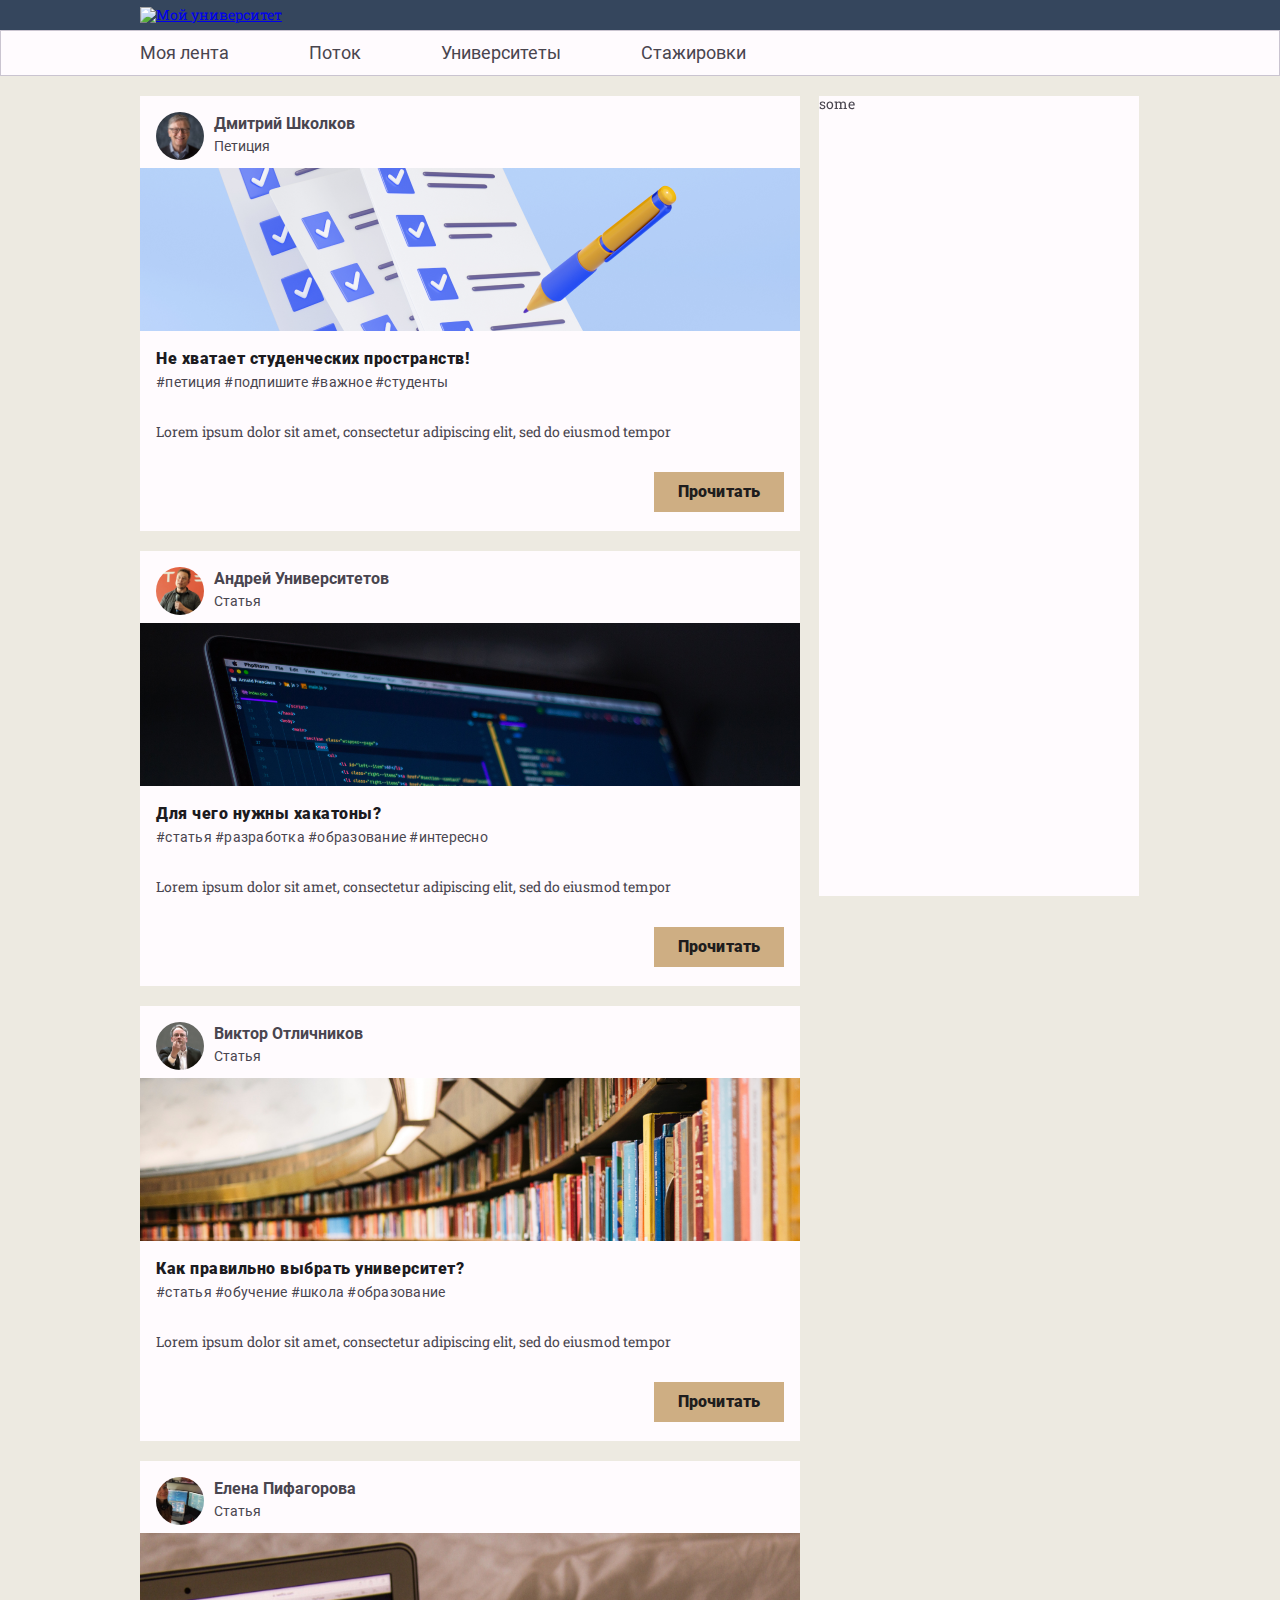
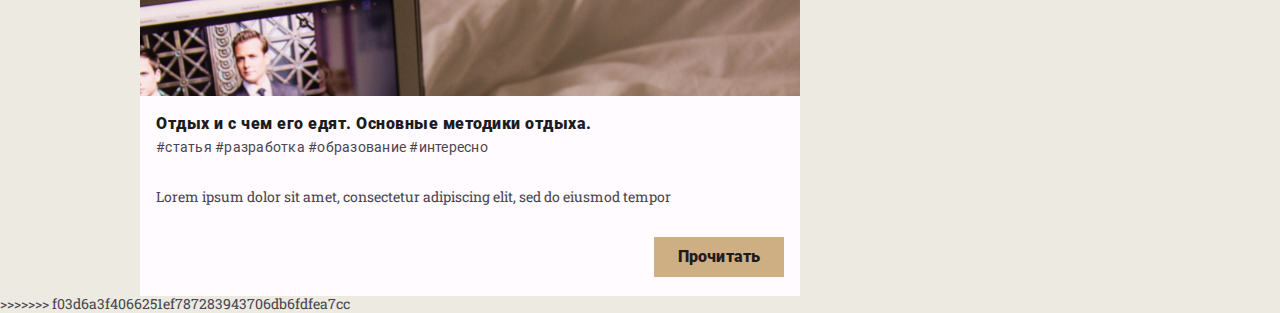
==== commit 71adc3bd: "add" ====
--- a/index.html
+++ b/index.html
@@ -1,196 +1,197 @@
-<!DOCTYPE html>
-<html lang="en">
-<head>
-    <meta charset="UTF-8">
-    <meta http-equiv="X-UA-Compatible" content="IE=edge">
-    <meta name="viewport" content="width=device-width, initial-scale=1.0">
-    <link rel="stylesheet" href="css/style.css">
-    <title>Мой университет</title>
-</head>
-<body>
-    <header class="header">
-        <div class="wrapper">
-
-            <div class="header__logo">
-                <a href="/" class="header__logo-link">
-                    <img src="/img/svg/myunuv-log .svg" alt="Мой университет" class="header__logo-pic">
-                </a>
-            </div>
-
-        </div>
-    </header>
-    <nav class="header__nav">
-        <div class="wrapper">
-            <div class="nav__wrapper">
-                <ul class="header__list">
-                    <li class="header__item">
-                        <a href="#!" class="header__link">Моя лента</a>
-                    </li>
-                    <li class="header__item">
-                        <a href="#!" class="header__link">Поток</a>
-                    </li>
-                    <li class="header__item">
-                        <a href="#!" class="header__link">Университеты</a>
-                    </li>
-                    <li class="header__item">
-                        <a href="#!" class="header__link">Стажировки</a>
-                    </li>
-                </ul>
-            </div>
-        </div>
-    </nav>
-
-    <main class="main">
-            <div class="wrapper">
-                <div class="main__page-wrapper">
-                    <div class="articles__list">
-                        <article class="article__list-article" id="1">
-                            <div class="article__info">
-                                <div class="article__info-heder">
-                                    <div class="article__info-header-img-text">
-                                        <img src="img/gates.jpeg" alt=Bill gates" class="article__info-header-img">
-                                        <div class="article__info-header-text">
-                                            <h2 class="article__info-header-text-h">Дмитрий Школков</h2>
-                                            <p class="article__info-header-text-p">Петиция</p>
-                                        </div>
-                                    </div>
-                                    <!-- <div class="article__info-header-menu">
-                                        s
-                                    </div> -->
-                                </div>
-                            </div>
-                            <div class="article__image-box">
-                                <img src="img/media.png" alt="Media" class="article__image-img">
-                            </div>
-                            <div class="article__material">
-                                <div class="article__material-h">
-                                    Не хватает студенческих пространств!
-                                </div>
-                                <div class="article__material-hashtags">
-                                    #петиция #подпишите #важное #студенты
-                                </div>
-                                <div class="article__material-text">
-                                    Lorem ipsum dolor sit amet, consectetur adipiscing elit, sed do eiusmod tempor
-                                </div>
-                                <div class="article__material-buttons">
-                                    <button class="article__material-button">
-                                        Прочитать
-                                    </button>
-                                </div>
-                            </div>
-                        </article>
-                        <article class="article__list-article" id="2">
-                            <div class="article__info">
-                                <div class="article__info-heder">
-                                    <div class="article__info-header-img-text">
-                                        <img src="img/mask.jpg" alt=Bill gates" class="article__info-header-img">
-                                        <div class="article__info-header-text">
-                                            <h2 class="article__info-header-text-h">Андрей Университетов</h2>
-                                            <p class="article__info-header-text-p">Статья</p>
-                                        </div>
-                                    </div>
-                                    <!-- <div class="article__info-header-menu">
-                                        s
-                                    </div> -->
-                                </div>
-                            </div>
-                            <div class="article__image-box">
-                                <img src="img/coding.jpg" alt="Elon" class="article__image-img">
-                            </div>
-                            <div class="article__material">
-                                <div class="article__material-h">
-                                    Для чего нужны хакатоны?
-                                </div>
-                                <div class="article__material-hashtags">
-                                    #статья #разработка #образование #интересно
-                                </div>
-                                <div class="article__material-text">
-                                    Lorem ipsum dolor sit amet, consectetur adipiscing elit, sed do eiusmod tempor
-                                </div>
-                                <div class="article__material-buttons">
-                                    <button class="article__material-button">
-                                        Прочитать
-                                    </button>
-                                </div>
-                            </div>
-                        </article>
-                        <article class="article__list-article" id="3">
-                            <div class="article__info">
-                                <div class="article__info-heder">
-                                    <div class="article__info-header-img-text">
-                                        <img src="img/torvalds.jpg" alt=Linus gates" class="article__info-header-img">
-                                        <div class="article__info-header-text">
-                                            <h2 class="article__info-header-text-h">Виктор Отличников</h2>
-                                            <p class="article__info-header-text-p">Статья</p>
-                                        </div>
-                                    </div>
-                                    <!-- <div class="article__info-header-menu">
-                                        s
-                                    </div> -->
-                                </div>
-                            </div>
-                            <div class="article__image-box">
-                                <img src="img/school.jpg" alt="Media" class="article__image-img">
-                            </div>
-                            <div class="article__material">
-                                <div class="article__material-h">
-                                    Как правильно выбрать университет?
-                                </div>
-                                <div class="article__material-hashtags">
-                                    #статья #обучение #школа #образование
-                                </div>
-                                <div class="article__material-text">
-                                    Lorem ipsum dolor sit amet, consectetur adipiscing elit, sed do eiusmod tempor
-                                </div>
-                                <div class="article__material-buttons">
-                                    <button class="article__material-button">
-                                        Прочитать
-                                    </button>
-                                </div>
-                            </div>
-                        </article>
-                        <article class="article__list-article" id="4">
-                            <div class="article__info">
-                                <div class="article__info-heder">
-                                    <div class="article__info-header-img-text">
-                                        <img src="img/itgirl.jpg" alt=Girl gates" class="article__info-header-img">
-                                        <div class="article__info-header-text">
-                                            <h2 class="article__info-header-text-h">Елена Пифагорова</h2>
-                                            <p class="article__info-header-text-p">Статья</p>
-                                        </div>
-                                    </div>
-                                    <!-- <div class="article__info-header-menu">
-                                        s
-                                    </div> -->
-                                </div>
-                            </div>
-                            <div class="article__image-box">
-                                <img src="img/chill.jpg" alt="Media" class="article__image-img">
-                            </div>
-                            <div class="article__material">
-                                <div class="article__material-h">
-                                    Отдых и с чем его едят. Основные методики отдыха.
-                                </div>
-                                <div class="article__material-hashtags">
-                                    #статья #разработка #образование #интересно
-                                </div>
-                                <div class="article__material-text">
-                                    Lorem ipsum dolor sit amet, consectetur adipiscing elit, sed do eiusmod tempor
-                                </div>
-                                <div class="article__material-buttons">
-                                    <button class="article__material-button">
-                                        Прочитать
-                                    </button>
-                                </div>
-                            </div>
-                        </article>
-                    </div>
-                    <div class="side__bar">
-                        <p>some</p>
-                    </div>
-                </div>
-            </div>
-    </main>
-
-</body>
+<!DOCTYPE html>
+<html lang="en">
+<head>
+    <meta charset="UTF-8">
+    <meta http-equiv="X-UA-Compatible" content="IE=edge">
+    <meta name="viewport" content="width=device-width, initial-scale=1.0">
+    <link rel="stylesheet" href="css/style.css">
+    <title>Мой университет</title>
+</head>
+<body>
+    <header class="header">
+        <div class="wrapper">
+
+            <div class="header__logo">
+                <a href="/" class="header__logo-link">
+                    <img src="/img/svg/myunuv-log .svg" alt="Мой университет" class="header__logo-pic">
+                </a>
+            </div>
+
+        </div>
+    </header>
+    <nav class="header__nav">
+        <div class="wrapper">
+            <div class="nav__wrapper">
+                <ul class="header__list">
+                    <li class="header__item">
+                        <a href="#!" class="header__link">Моя лента</a>
+                    </li>
+                    <li class="header__item">
+                        <a href="#!" class="header__link">Поток</a>
+                    </li>
+                    <li class="header__item">
+                        <a href="#!" class="header__link">Университеты</a>
+                    </li>
+                    <li class="header__item">
+                        <a href="#!" class="header__link">Стажировки</a>
+                    </li>
+                </ul>
+            </div>
+        </div>
+    </nav>
+
+    <main class="main">
+            <div class="wrapper">
+                <div class="main__page-wrapper">
+                    <div class="articles__list">
+                        <article class="article__list-article" id="1">
+                            <div class="article__info">
+                                <div class="article__info-heder">
+                                    <div class="article__info-header-img-text">
+                                        <img src="img/gates.jpeg" alt=Bill gates" class="article__info-header-img">
+                                        <div class="article__info-header-text">
+                                            <h2 class="article__info-header-text-h">Дмитрий Школков</h2>
+                                            <p class="article__info-header-text-p">Петиция</p>
+                                        </div>
+                                    </div>
+                                    <!-- <div class="article__info-header-menu">
+                                        s
+                                    </div> -->
+                                </div>
+                            </div>
+                            <div class="article__image-box">
+                                <img src="img/media.png" alt="Media" class="article__image-img">
+                            </div>
+                            <div class="article__material">
+                                <div class="article__material-h">
+                                    Не хватает студенческих пространств!
+                                </div>
+                                <div class="article__material-hashtags">
+                                    #петиция #подпишите #важное #студенты
+                                </div>
+                                <div class="article__material-text">
+                                    Lorem ipsum dolor sit amet, consectetur adipiscing elit, sed do eiusmod tempor
+                                </div>
+                                <div class="article__material-buttons">
+                                    <button class="article__material-button">
+                                        Прочитать
+                                    </button>
+                                </div>
+                            </div>
+                        </article>
+                        <article class="article__list-article" id="2">
+                            <div class="article__info">
+                                <div class="article__info-heder">
+                                    <div class="article__info-header-img-text">
+                                        <img src="img/mask.jpg" alt=Bill gates" class="article__info-header-img">
+                                        <div class="article__info-header-text">
+                                            <h2 class="article__info-header-text-h">Андрей Университетов</h2>
+                                            <p class="article__info-header-text-p">Статья</p>
+                                        </div>
+                                    </div>
+                                    <!-- <div class="article__info-header-menu">
+                                        s
+                                    </div> -->
+                                </div>
+                            </div>
+                            <div class="article__image-box">
+                                <img src="img/coding.jpg" alt="Elon" class="article__image-img">
+                            </div>
+                            <div class="article__material">
+                                <div class="article__material-h">
+                                    Для чего нужны хакатоны?
+                                </div>
+                                <div class="article__material-hashtags">
+                                    #статья #разработка #образование #интересно
+                                </div>
+                                <div class="article__material-text">
+                                    Lorem ipsum dolor sit amet, consectetur adipiscing elit, sed do eiusmod tempor
+                                </div>
+                                <div class="article__material-buttons">
+                                    <button class="article__material-button">
+                                        Прочитать
+                                    </button>
+                                </div>
+                            </div>
+                        </article>
+                        <article class="article__list-article" id="3">
+                            <div class="article__info">
+                                <div class="article__info-heder">
+                                    <div class="article__info-header-img-text">
+                                        <img src="img/torvalds.jpg" alt=Linus gates" class="article__info-header-img">
+                                        <div class="article__info-header-text">
+                                            <h2 class="article__info-header-text-h">Виктор Отличников</h2>
+                                            <p class="article__info-header-text-p">Статья</p>
+                                        </div>
+                                    </div>
+                                    <!-- <div class="article__info-header-menu">
+                                        s
+                                    </div> -->
+                                </div>
+                            </div>
+                            <div class="article__image-box">
+                                <img src="img/school.jpg" alt="Media" class="article__image-img">
+                            </div>
+                            <div class="article__material">
+                                <div class="article__material-h">
+                                    Как правильно выбрать университет?
+                                </div>
+                                <div class="article__material-hashtags">
+                                    #статья #обучение #школа #образование
+                                </div>
+                                <div class="article__material-text">
+                                    Lorem ipsum dolor sit amet, consectetur adipiscing elit, sed do eiusmod tempor
+                                </div>
+                                <div class="article__material-buttons">
+                                    <button class="article__material-button">
+                                        Прочитать
+                                    </button>
+                                </div>
+                            </div>
+                        </article>
+                        <article class="article__list-article" id="4">
+                            <div class="article__info">
+                                <div class="article__info-heder">
+                                    <div class="article__info-header-img-text">
+                                        <img src="img/itgirl.jpg" alt=Girl gates" class="article__info-header-img">
+                                        <div class="article__info-header-text">
+                                            <h2 class="article__info-header-text-h">Елена Пифагорова</h2>
+                                            <p class="article__info-header-text-p">Статья</p>
+                                        </div>
+                                    </div>
+                                    <!-- <div class="article__info-header-menu">
+                                        s
+                                    </div> -->
+                                </div>
+                            </div>
+                            <div class="article__image-box">
+                                <img src="img/chill.jpg" alt="Media" class="article__image-img">
+                            </div>
+                            <div class="article__material">
+                                <div class="article__material-h">
+                                    Отдых и с чем его едят. Основные методики отдыха.
+                                </div>
+                                <div class="article__material-hashtags">
+                                    #статья #разработка #образование #интересно
+                                </div>
+                                <div class="article__material-text">
+                                    Lorem ipsum dolor sit amet, consectetur adipiscing elit, sed do eiusmod tempor
+                                </div>
+                                <div class="article__material-buttons">
+                                    <button class="article__material-button">
+                                        Прочитать
+                                    </button>
+                                </div>
+                            </div>
+                        </article>
+                    </div>
+                    <div class="side__bar">
+                        <p>some</p>
+                    </div>
+                </div>
+            </div>
+    </main>
+
+</body>
+>>>>>>> f03d6a3f4066251ef787283943706db6fdfea7cc
 </html>--- a/css/style.css
+++ b/css/style.css
@@ -1,677 +1,678 @@
-/* http://meyerweb.com/eric/tools/css/reset/
-   v2.0-modified | 20110126
-   License: none (public domain)
-*/
-
-html, body, div, span, applet, object, iframe,
-h1, h2, h3, h4, h5, h6, p, blockquote, pre,
-a, abbr, acronym, address, big, cite, code,
-del, dfn, em, img, ins, kbd, q, s, samp,
-small, strike, strong, sub, sup, tt, var,
-b, u, i, center,
-dl, dt, dd, ol, ul, li,
-fieldset, form, label, legend,
-table, caption, tbody, tfoot, thead, tr, th, td,
-article, aside, canvas, details, embed,
-figure, figcaption, footer, header, hgroup,
-menu, nav, output, ruby, section, summary,
-time, mark, audio, video {
-  margin: 0;
-	padding: 0;
-	border: 0;
-	font-size: 100%;
-	font: inherit;
-	vertical-align: baseline;
-}
-
-/* make sure to set some focus styles for accessibility */
-:focus {
-    outline: 0;
-}
-
-/* HTML5 display-role reset for older browsers */
-article, aside, details, figcaption, figure,
-footer, header, hgroup, menu, nav, section {
-	display: block;
-}
-
-body {
-	line-height: 1;
-}
-
-ol, ul {
-	list-style: none;
-}
-
-blockquote, q {
-	quotes: none;
-}
-
-blockquote:before, blockquote:after,
-q:before, q:after {
-	content: '';
-	content: none;
-}
-
-table {
-	border-collapse: collapse;
-	border-spacing: 0;
-}
-
-input[type=search]::-webkit-search-cancel-button,
-input[type=search]::-webkit-search-decoration,
-input[type=search]::-webkit-search-results-button,
-input[type=search]::-webkit-search-results-decoration {
-    -webkit-appearance: none;
-    -moz-appearance: none;
-}
-
-input[type=search] {
-    -webkit-appearance: none;
-    -moz-appearance: none;
-    -webkit-box-sizing: content-box;
-    -moz-box-sizing: content-box;
-    box-sizing: content-box;
-}
-
-textarea {
-    overflow: auto;
-    vertical-align: top;
-    resize: vertical;
-}
-
-/**
- * Correct `inline-block` display not defined in IE 6/7/8/9 and Firefox 3.
- */
-
-audio,
-canvas,
-video {
-    display: inline-block;
-    *display: inline;
-    *zoom: 1;
-    max-width: 100%;
-}
-
-/**
- * Prevent modern browsers from displaying `audio` without controls.
- * Remove excess height in iOS 5 devices.
- */
-
-audio:not([controls]) {
-    display: none;
-    height: 0;
-}
-
-/**
- * Address styling not present in IE 7/8/9, Firefox 3, and Safari 4.
- * Known issue: no IE 6 support.
- */
-
-[hidden] {
-    display: none;
-}
-
-/**
- * 1. Correct text resizing oddly in IE 6/7 when body `font-size` is set using
- *    `em` units.
- * 2. Prevent iOS text size adjust after orientation change, without disabling
- *    user zoom.
- */
-
-html {
-    font-size: 100%; /* 1 */
-    -webkit-text-size-adjust: 100%; /* 2 */
-    -ms-text-size-adjust: 100%; /* 2 */
-}
-
-/**
- * Address `outline` inconsistency between Chrome and other browsers.
- */
-
-a:focus {
-    outline: thin dotted;
-}
-
-/**
- * Improve readability when focused and also mouse hovered in all browsers.
- */
-
-a:active,
-a:hover {
-    outline: 0;
-}
-
-/**
- * 1. Remove border when inside `a` element in IE 6/7/8/9 and Firefox 3.
- * 2. Improve image quality when scaled in IE 7.
- */
-
-img {
-    border: 0; /* 1 */
-    -ms-interpolation-mode: bicubic; /* 2 */
-}
-
-/**
- * Address margin not present in IE 6/7/8/9, Safari 5, and Opera 11.
- */
-
-figure {
-    margin: 0;
-}
-
-/**
- * Correct margin displayed oddly in IE 6/7.
- */
-
-form {
-    margin: 0;
-}
-
-/**
- * Define consistent border, margin, and padding.
- */
-
-fieldset {
-    border: 1px solid #c0c0c0;
-    margin: 0 2px;
-    padding: 0.35em 0.625em 0.75em;
-}
-
-/**
- * 1. Correct color not being inherited in IE 6/7/8/9.
- * 2. Correct text not wrapping in Firefox 3.
- * 3. Correct alignment displayed oddly in IE 6/7.
- */
-
-legend {
-    border: 0; /* 1 */
-    padding: 0;
-    white-space: normal; /* 2 */
-    *margin-left: -7px; /* 3 */
-}
-
-/**
- * 1. Correct font size not being inherited in all browsers.
- * 2. Address margins set differently in IE 6/7, Firefox 3+, Safari 5,
- *    and Chrome.
- * 3. Improve appearance and consistency in all browsers.
- */
-
-button,
-input,
-select,
-textarea {
-    font-size: 100%; /* 1 */
-    margin: 0; /* 2 */
-    vertical-align: baseline; /* 3 */
-    *vertical-align: middle; /* 3 */
-}
-
-/**
- * Address Firefox 3+ setting `line-height` on `input` using `!important` in
- * the UA stylesheet.
- */
-
-button,
-input {
-    line-height: normal;
-}
-
-/**
- * Address inconsistent `text-transform` inheritance for `button` and `select`.
- * All other form control elements do not inherit `text-transform` values.
- * Correct `button` style inheritance in Chrome, Safari 5+, and IE 6+.
- * Correct `select` style inheritance in Firefox 4+ and Opera.
- */
-
-button,
-select {
-    text-transform: none;
-}
-
-/**
- * 1. Avoid the WebKit bug in Android 4.0.* where (2) destroys native `audio`
- *    and `video` controls.
- * 2. Correct inability to style clickable `input` types in iOS.
- * 3. Improve usability and consistency of cursor style between image-type
- *    `input` and others.
- * 4. Remove inner spacing in IE 7 without affecting normal text inputs.
- *    Known issue: inner spacing remains in IE 6.
- */
-
-button,
-html input[type="button"], /* 1 */
-input[type="reset"],
-input[type="submit"] {
-    -webkit-appearance: button; /* 2 */
-    cursor: pointer; /* 3 */
-    *overflow: visible;  /* 4 */
-}
-
-/**
- * Re-set default cursor for disabled elements.
- */
-
-button[disabled],
-html input[disabled] {
-    cursor: default;
-}
-
-/**
- * 1. Address box sizing set to content-box in IE 8/9.
- * 2. Remove excess padding in IE 8/9.
- * 3. Remove excess padding in IE 7.
- *    Known issue: excess padding remains in IE 6.
- */
-
-input[type="checkbox"],
-input[type="radio"] {
-    box-sizing: border-box; /* 1 */
-    padding: 0; /* 2 */
-    *height: 13px; /* 3 */
-    *width: 13px; /* 3 */
-}
-
-/**
- * 1. Address `appearance` set to `searchfield` in Safari 5 and Chrome.
- * 2. Address `box-sizing` set to `border-box` in Safari 5 and Chrome
- *    (include `-moz` to future-proof).
- */
-
-input[type="search"] {
-    -webkit-appearance: textfield; /* 1 */
-    -moz-box-sizing: content-box;
-    -webkit-box-sizing: content-box; /* 2 */
-    box-sizing: content-box;
-}
-
-/**
- * Remove inner padding and search cancel button in Safari 5 and Chrome
- * on OS X.
- */
-
-input[type="search"]::-webkit-search-cancel-button,
-input[type="search"]::-webkit-search-decoration {
-    -webkit-appearance: none;
-}
-
-/**
- * Remove inner padding and border in Firefox 3+.
- */
-
-button::-moz-focus-inner,
-input::-moz-focus-inner {
-    border: 0;
-    padding: 0;
-}
-
-/**
- * 1. Remove default vertical scrollbar in IE 6/7/8/9.
- * 2. Improve readability and alignment in all browsers.
- */
-
-textarea {
-    overflow: auto; /* 1 */
-    vertical-align: top; /* 2 */
-}
-
-/**
- * Remove most spacing between table cells.
- */
-
-table {
-    border-collapse: collapse;
-    border-spacing: 0;
-}
-
-html,
-button,
-input,
-select,
-textarea {
-    color: #222;
-}
-
-
-::-moz-selection {
-    background: #b3d4fc;
-    text-shadow: none;
-}
-
-::selection {
-    background: #b3d4fc;
-    text-shadow: none;
-}
-
-img {
-    vertical-align: middle;
-}
-
-fieldset {
-    border: 0;
-    margin: 0;
-    padding: 0;
-}
-
-textarea {
-    resize: vertical;
-}
-
-.chromeframe {
-    margin: 0.2em 0;
-    background: #ccc;
-    color: #000;
-    padding: 0.2em 0;
-}
-
-/* roboto-regular - latin_cyrillic */
-@font-face {
-    font-display: swap; /* Check https://developer.mozilla.org/en-US/docs/Web/CSS/@font-face/font-display for other options. */
-    font-family: 'Roboto';
-    font-style: normal;
-    font-weight: 400;
-    src: url('../fonts/roboto-v30-latin_cyrillic-regular.woff2') format('woff2'), /* Chrome 36+, Opera 23+, Firefox 39+ */
-         url('../fonts/roboto-v30-latin_cyrillic-regular.woff') format('woff'); /* Chrome 5+, Firefox 3.6+, IE 9+, Safari 5.1+ */
-  }
-  /* roboto-700 - latin_cyrillic */
-  @font-face {
-    font-display: swap; /* Check https://developer.mozilla.org/en-US/docs/Web/CSS/@font-face/font-display for other options. */
-    font-family: 'Roboto';
-    font-style: normal;
-    font-weight: 700;
-    src: url('../fonts/roboto-v30-latin_cyrillic-700.woff2') format('woff2'), /* Chrome 36+, Opera 23+, Firefox 39+ */
-         url('../fonts/roboto-v30-latin_cyrillic-700.woff') format('woff'); /* Chrome 5+, Firefox 3.6+, IE 9+, Safari 5.1+ */
-  }
-  /* roboto-900 - latin_cyrillic */
-  @font-face {
-    font-display: swap; /* Check https://developer.mozilla.org/en-US/docs/Web/CSS/@font-face/font-display for other options. */
-    font-family: 'Roboto';
-    font-style: normal;
-    font-weight: 900;
-    src: url('../fonts/roboto-v30-latin_cyrillic-900.woff2') format('woff2'), /* Chrome 36+, Opera 23+, Firefox 39+ */
-         url('../fonts/roboto-v30-latin_cyrillic-900.woff') format('woff'); /* Chrome 5+, Firefox 3.6+, IE 9+, Safari 5.1+ */
-  }
-
-  /* roboto-slab-regular - latin_cyrillic */
-@font-face {
-    font-display: swap; /* Check https://developer.mozilla.org/en-US/docs/Web/CSS/@font-face/font-display for other options. */
-    font-family: 'Roboto Slab';
-    font-style: normal;
-    font-weight: 400;
-    src: url('../fonts/roboto-slab-v24-latin_cyrillic-regular.woff2') format('woff2'), /* Chrome 36+, Opera 23+, Firefox 39+ */
-         url('../fonts/roboto-slab-v24-latin_cyrillic-regular.woff') format('woff'); /* Chrome 5+, Firefox 3.6+, IE 9+, Safari 5.1+ */
-  }
-  /* roboto-slab-700 - latin_cyrillic */
-  @font-face {
-    font-display: swap; /* Check https://developer.mozilla.org/en-US/docs/Web/CSS/@font-face/font-display for other options. */
-    font-family: 'Roboto Slab';
-    font-style: normal;
-    font-weight: 700;
-    src: url('../fonts/roboto-slab-v24-latin_cyrillic-700.woff2') format('woff2'), /* Chrome 36+, Opera 23+, Firefox 39+ */
-         url('../fonts/roboto-slab-v24-latin_cyrillic-700.woff') format('woff'); /* Chrome 5+, Firefox 3.6+, IE 9+, Safari 5.1+ */
-  }
-  /* roboto-slab-800 - latin_cyrillic */
-  @font-face {
-    font-display: swap; /* Check https://developer.mozilla.org/en-US/docs/Web/CSS/@font-face/font-display for other options. */
-    font-family: 'Roboto Slab';
-    font-style: normal;
-    font-weight: 800;
-    src: url('../fonts/roboto-slab-v24-latin_cyrillic-800.woff2') format('woff2'), /* Chrome 36+, Opera 23+, Firefox 39+ */
-         url('../fonts/roboto-slab-v24-latin_cyrillic-800.woff') format('woff'); /* Chrome 5+, Firefox 3.6+, IE 9+, Safari 5.1+ */
-  }
-  /* roboto-slab-900 - latin_cyrillic */
-  @font-face {
-    font-display: swap; /* Check https://developer.mozilla.org/en-US/docs/Web/CSS/@font-face/font-display for other options. */
-    font-family: 'Roboto Slab';
-    font-style: normal;
-    font-weight: 900;
-    src: url('../fonts/roboto-slab-v24-latin_cyrillic-900.woff2') format('woff2'), /* Chrome 36+, Opera 23+, Firefox 39+ */
-         url('../fonts/roboto-slab-v24-latin_cyrillic-900.woff') format('woff'); /* Chrome 5+, Firefox 3.6+, IE 9+, Safari 5.1+ */
-  }
-
-html {
-    box-sizing: border-box;
-}
-
-body {
-     font-family: 'Roboto Slab';
-     font-style: normal;
-     font-size: 14px;
-     line-height: 1.2;
-     font-weight: normal;
-     color: #49454F;
-     background-color: #EDEAE1;
-}
-
-*,  *::before, *::after {
-    box-sizing: inherit;
-}
-
-.wrapper {
-    max-width: 1000px;
-    margin: 0 auto;
-}
-
-.header {
-    background-color: #35465D;
-    padding-top: 6px;
-    padding-bottom: 6px;
-}
-
-.header__nav {
-    background-color: #FFFBFE;
-    padding: 12px;
-    left: 0;
-    width: 100%;
-    position: sticky;
-    z-index: 1;
-    top: 0;
-    /* border-color: #CAC4D0; */
-    border: 1px solid #CAC4D0;
-}
-
-.nav__wrapper {
-    display: flex;
-    flex-wrap: wrap;
-    align-items: center;
-    justify-content: space-between;
-}
-
-.header__list {
-    display: flex;
-    flex-wrap: wrap;
-}
-
-.header__item {
-    margin-right: 80px;
-}
-
-.header__link {
-    font-family: 'Roboto';
-    font-style: "normal";
-    font-size: 18px;
-    font-weight: "regular";
-    line-height: 20px;
-    color: #49454F;
-    text-decoration: none;
-}
-
-.header__link:hover, .header__link:focus {
-    transition: all 0.3s ease-in-out;
-    opacity: .75;
-    color: #7BABEB;
-    /* transition-delay: 0.5s; */
-}
-
-.header__link:not(hover), .header__link:not(focus) {
-    transition: all 0.3s ease-in-out;
-    /* opacity: .75; */
-    color: #49454F;
-    /* transition-delay: 0.5s; */
-}
-
-.header__link:active {
-    color: #1C1B1F;
-}
-
-.main__page-wrapper {
-    display: flex;
-    flex-wrap: wrap;
-    align-items: flex-start;
-}
-
-.articles__list {
-    margin-right: 19px;
-    max-width: 660px;
-}
-
-.side__bar {
-    top: 64px;
-    position: sticky;
-    width: 320px;
-    height: 800px;
-    background-color: #FFFBFE;
-    margin-top: 20px;
-}
-
-.article__list-article {
-    margin-top: 20px;
-    width: 660px;
-    height: 435px;
-    background-color: #FFFBFE;
-}
-
-.article__info {
-    height: 72px;
-    padding: 16px;
-}
-.article__image-box {
-    height: 163px;
-    overflow: hidden;
-    align-items: center;
-    justify-content: center;
-}
-.article__material {
-    height: 200px;
-}
-
-.article__info-header {
-    height: 48px;
-    max-height: 72px;
-}
-
-.article__image-img {
-    width: 100%;
-    /* display: block; */
-    /* margin: auto;     */
-}
-
-.article__info-header-img-text {
-    width: 592px;
-    height: 48px;
-    display: flex;
-    flex-direction: row;
-    flex-wrap: nowrap;
-}
-.articlr__info-header-menu {
-    width: 48px;
-    height: 48px;
-}
-
-.article__info-header-img {
-    width: 48px;
-    object-fit: cover;
-    border-radius: 24px;
-    margin-right: 10px;
-}
-
-.article__info-header-text {
-    margin-right: 10px;
-}
-
-.article__info-header-text-h {
-    font-family: 'Roboto';
-    font-style: normal;
-    font-weight: 700;
-    font-size: 16px;
-    line-height: 24px;
-}
-.article__info-header-text-p {
-    font-family: 'Roboto';
-    font-style: normal;
-    font-weight: 400;
-    font-size: 14px;
-    line-height: 20px;
-}
-
-.article__material-h {
-    padding: 16px;
-    font-family: 'Roboto';
-    font-style: normal;
-    font-weight: 800;
-    font-size: 16px;
-    line-height: 24px;
-    color: #1C1B1F;
-    letter-spacing: 0.5px;  
-    padding-bottom: 1px;
-}
-
-.article__material-hashtags {
-    /* M3/body/medium */
-
-    font-family: 'Roboto';
-    font-style: normal;
-    font-weight: 400;
-    font-size: 14px;
-    line-height: 20px;
-    /* identical to box height, or 143% */
-
-    letter-spacing: 0.25px;
-
-    /* M3/sys/light/on-surface-variant */
-
-    color: #49454F;
-    padding-left: 16px;
-}
-
-.article__material-text {
-    padding: 16px;
-    padding-top: 32px;
-    /* padding-bottom: 32px; */
-}
-
-.article__material-buttons {
-    float: right;
-    margin: 16px;
-}
-
-.article__material-button {
-    background-color: #CEAE83;
-    width: 130px;
-    height: 40px;
-    border: none;
-    font-family: 'Roboto';
-    font-style: normal;
-    font-weight: 800;
-    font-size: 16px;
-    line-height: 20px;
-    /* identical to box height, or 125% */
-
-    /* display: flex; */
-    align-items: center;
-    text-align: center;
-    letter-spacing: 0.1px;
-
-    color: #1E1D1D;
-}
-
-button.article__material-button:hover {
-    transition: all 0.2s ease-in-out;
-    opacity: .85;
-}
-
-button.article__material-button:not(hover) {
-    transition: all 0.2s ease-in-out;
-    opacity: 1;
+/* http://meyerweb.com/eric/tools/css/reset/
+   v2.0-modified | 20110126
+   License: none (public domain)
+*/
+
+html, body, div, span, applet, object, iframe,
+h1, h2, h3, h4, h5, h6, p, blockquote, pre,
+a, abbr, acronym, address, big, cite, code,
+del, dfn, em, img, ins, kbd, q, s, samp,
+small, strike, strong, sub, sup, tt, var,
+b, u, i, center,
+dl, dt, dd, ol, ul, li,
+fieldset, form, label, legend,
+table, caption, tbody, tfoot, thead, tr, th, td,
+article, aside, canvas, details, embed,
+figure, figcaption, footer, header, hgroup,
+menu, nav, output, ruby, section, summary,
+time, mark, audio, video {
+  margin: 0;
+	padding: 0;
+	border: 0;
+	font-size: 100%;
+	font: inherit;
+	vertical-align: baseline;
+}
+
+/* make sure to set some focus styles for accessibility */
+:focus {
+    outline: 0;
+}
+
+/* HTML5 display-role reset for older browsers */
+article, aside, details, figcaption, figure,
+footer, header, hgroup, menu, nav, section {
+	display: block;
+}
+
+body {
+	line-height: 1;
+}
+
+ol, ul {
+	list-style: none;
+}
+
+blockquote, q {
+	quotes: none;
+}
+
+blockquote:before, blockquote:after,
+q:before, q:after {
+	content: '';
+	content: none;
+}
+
+table {
+	border-collapse: collapse;
+	border-spacing: 0;
+}
+
+input[type=search]::-webkit-search-cancel-button,
+input[type=search]::-webkit-search-decoration,
+input[type=search]::-webkit-search-results-button,
+input[type=search]::-webkit-search-results-decoration {
+    -webkit-appearance: none;
+    -moz-appearance: none;
+}
+
+input[type=search] {
+    -webkit-appearance: none;
+    -moz-appearance: none;
+    -webkit-box-sizing: content-box;
+    -moz-box-sizing: content-box;
+    box-sizing: content-box;
+}
+
+textarea {
+    overflow: auto;
+    vertical-align: top;
+    resize: vertical;
+}
+
+/**
+ * Correct `inline-block` display not defined in IE 6/7/8/9 and Firefox 3.
+ */
+
+audio,
+canvas,
+video {
+    display: inline-block;
+    *display: inline;
+    *zoom: 1;
+    max-width: 100%;
+}
+
+/**
+ * Prevent modern browsers from displaying `audio` without controls.
+ * Remove excess height in iOS 5 devices.
+ */
+
+audio:not([controls]) {
+    display: none;
+    height: 0;
+}
+
+/**
+ * Address styling not present in IE 7/8/9, Firefox 3, and Safari 4.
+ * Known issue: no IE 6 support.
+ */
+
+[hidden] {
+    display: none;
+}
+
+/**
+ * 1. Correct text resizing oddly in IE 6/7 when body `font-size` is set using
+ *    `em` units.
+ * 2. Prevent iOS text size adjust after orientation change, without disabling
+ *    user zoom.
+ */
+
+html {
+    font-size: 100%; /* 1 */
+    -webkit-text-size-adjust: 100%; /* 2 */
+    -ms-text-size-adjust: 100%; /* 2 */
+}
+
+/**
+ * Address `outline` inconsistency between Chrome and other browsers.
+ */
+
+a:focus {
+    outline: thin dotted;
+}
+
+/**
+ * Improve readability when focused and also mouse hovered in all browsers.
+ */
+
+a:active,
+a:hover {
+    outline: 0;
+}
+
+/**
+ * 1. Remove border when inside `a` element in IE 6/7/8/9 and Firefox 3.
+ * 2. Improve image quality when scaled in IE 7.
+ */
+
+img {
+    border: 0; /* 1 */
+    -ms-interpolation-mode: bicubic; /* 2 */
+}
+
+/**
+ * Address margin not present in IE 6/7/8/9, Safari 5, and Opera 11.
+ */
+
+figure {
+    margin: 0;
+}
+
+/**
+ * Correct margin displayed oddly in IE 6/7.
+ */
+
+form {
+    margin: 0;
+}
+
+/**
+ * Define consistent border, margin, and padding.
+ */
+
+fieldset {
+    border: 1px solid #c0c0c0;
+    margin: 0 2px;
+    padding: 0.35em 0.625em 0.75em;
+}
+
+/**
+ * 1. Correct color not being inherited in IE 6/7/8/9.
+ * 2. Correct text not wrapping in Firefox 3.
+ * 3. Correct alignment displayed oddly in IE 6/7.
+ */
+
+legend {
+    border: 0; /* 1 */
+    padding: 0;
+    white-space: normal; /* 2 */
+    *margin-left: -7px; /* 3 */
+}
+
+/**
+ * 1. Correct font size not being inherited in all browsers.
+ * 2. Address margins set differently in IE 6/7, Firefox 3+, Safari 5,
+ *    and Chrome.
+ * 3. Improve appearance and consistency in all browsers.
+ */
+
+button,
+input,
+select,
+textarea {
+    font-size: 100%; /* 1 */
+    margin: 0; /* 2 */
+    vertical-align: baseline; /* 3 */
+    *vertical-align: middle; /* 3 */
+}
+
+/**
+ * Address Firefox 3+ setting `line-height` on `input` using `!important` in
+ * the UA stylesheet.
+ */
+
+button,
+input {
+    line-height: normal;
+}
+
+/**
+ * Address inconsistent `text-transform` inheritance for `button` and `select`.
+ * All other form control elements do not inherit `text-transform` values.
+ * Correct `button` style inheritance in Chrome, Safari 5+, and IE 6+.
+ * Correct `select` style inheritance in Firefox 4+ and Opera.
+ */
+
+button,
+select {
+    text-transform: none;
+}
+
+/**
+ * 1. Avoid the WebKit bug in Android 4.0.* where (2) destroys native `audio`
+ *    and `video` controls.
+ * 2. Correct inability to style clickable `input` types in iOS.
+ * 3. Improve usability and consistency of cursor style between image-type
+ *    `input` and others.
+ * 4. Remove inner spacing in IE 7 without affecting normal text inputs.
+ *    Known issue: inner spacing remains in IE 6.
+ */
+
+button,
+html input[type="button"], /* 1 */
+input[type="reset"],
+input[type="submit"] {
+    -webkit-appearance: button; /* 2 */
+    cursor: pointer; /* 3 */
+    *overflow: visible;  /* 4 */
+}
+
+/**
+ * Re-set default cursor for disabled elements.
+ */
+
+button[disabled],
+html input[disabled] {
+    cursor: default;
+}
+
+/**
+ * 1. Address box sizing set to content-box in IE 8/9.
+ * 2. Remove excess padding in IE 8/9.
+ * 3. Remove excess padding in IE 7.
+ *    Known issue: excess padding remains in IE 6.
+ */
+
+input[type="checkbox"],
+input[type="radio"] {
+    box-sizing: border-box; /* 1 */
+    padding: 0; /* 2 */
+    *height: 13px; /* 3 */
+    *width: 13px; /* 3 */
+}
+
+/**
+ * 1. Address `appearance` set to `searchfield` in Safari 5 and Chrome.
+ * 2. Address `box-sizing` set to `border-box` in Safari 5 and Chrome
+ *    (include `-moz` to future-proof).
+ */
+
+input[type="search"] {
+    -webkit-appearance: textfield; /* 1 */
+    -moz-box-sizing: content-box;
+    -webkit-box-sizing: content-box; /* 2 */
+    box-sizing: content-box;
+}
+
+/**
+ * Remove inner padding and search cancel button in Safari 5 and Chrome
+ * on OS X.
+ */
+
+input[type="search"]::-webkit-search-cancel-button,
+input[type="search"]::-webkit-search-decoration {
+    -webkit-appearance: none;
+}
+
+/**
+ * Remove inner padding and border in Firefox 3+.
+ */
+
+button::-moz-focus-inner,
+input::-moz-focus-inner {
+    border: 0;
+    padding: 0;
+}
+
+/**
+ * 1. Remove default vertical scrollbar in IE 6/7/8/9.
+ * 2. Improve readability and alignment in all browsers.
+ */
+
+textarea {
+    overflow: auto; /* 1 */
+    vertical-align: top; /* 2 */
+}
+
+/**
+ * Remove most spacing between table cells.
+ */
+
+table {
+    border-collapse: collapse;
+    border-spacing: 0;
+}
+
+html,
+button,
+input,
+select,
+textarea {
+    color: #222;
+}
+
+
+::-moz-selection {
+    background: #b3d4fc;
+    text-shadow: none;
+}
+
+::selection {
+    background: #b3d4fc;
+    text-shadow: none;
+}
+
+img {
+    vertical-align: middle;
+}
+
+fieldset {
+    border: 0;
+    margin: 0;
+    padding: 0;
+}
+
+textarea {
+    resize: vertical;
+}
+
+.chromeframe {
+    margin: 0.2em 0;
+    background: #ccc;
+    color: #000;
+    padding: 0.2em 0;
+}
+
+/* roboto-regular - latin_cyrillic */
+@font-face {
+    font-display: swap; /* Check https://developer.mozilla.org/en-US/docs/Web/CSS/@font-face/font-display for other options. */
+    font-family: 'Roboto';
+    font-style: normal;
+    font-weight: 400;
+    src: url('../fonts/roboto-v30-latin_cyrillic-regular.woff2') format('woff2'), /* Chrome 36+, Opera 23+, Firefox 39+ */
+         url('../fonts/roboto-v30-latin_cyrillic-regular.woff') format('woff'); /* Chrome 5+, Firefox 3.6+, IE 9+, Safari 5.1+ */
+  }
+  /* roboto-700 - latin_cyrillic */
+  @font-face {
+    font-display: swap; /* Check https://developer.mozilla.org/en-US/docs/Web/CSS/@font-face/font-display for other options. */
+    font-family: 'Roboto';
+    font-style: normal;
+    font-weight: 700;
+    src: url('../fonts/roboto-v30-latin_cyrillic-700.woff2') format('woff2'), /* Chrome 36+, Opera 23+, Firefox 39+ */
+         url('../fonts/roboto-v30-latin_cyrillic-700.woff') format('woff'); /* Chrome 5+, Firefox 3.6+, IE 9+, Safari 5.1+ */
+  }
+  /* roboto-900 - latin_cyrillic */
+  @font-face {
+    font-display: swap; /* Check https://developer.mozilla.org/en-US/docs/Web/CSS/@font-face/font-display for other options. */
+    font-family: 'Roboto';
+    font-style: normal;
+    font-weight: 900;
+    src: url('../fonts/roboto-v30-latin_cyrillic-900.woff2') format('woff2'), /* Chrome 36+, Opera 23+, Firefox 39+ */
+         url('../fonts/roboto-v30-latin_cyrillic-900.woff') format('woff'); /* Chrome 5+, Firefox 3.6+, IE 9+, Safari 5.1+ */
+  }
+
+  /* roboto-slab-regular - latin_cyrillic */
+@font-face {
+    font-display: swap; /* Check https://developer.mozilla.org/en-US/docs/Web/CSS/@font-face/font-display for other options. */
+    font-family: 'Roboto Slab';
+    font-style: normal;
+    font-weight: 400;
+    src: url('../fonts/roboto-slab-v24-latin_cyrillic-regular.woff2') format('woff2'), /* Chrome 36+, Opera 23+, Firefox 39+ */
+         url('../fonts/roboto-slab-v24-latin_cyrillic-regular.woff') format('woff'); /* Chrome 5+, Firefox 3.6+, IE 9+, Safari 5.1+ */
+  }
+  /* roboto-slab-700 - latin_cyrillic */
+  @font-face {
+    font-display: swap; /* Check https://developer.mozilla.org/en-US/docs/Web/CSS/@font-face/font-display for other options. */
+    font-family: 'Roboto Slab';
+    font-style: normal;
+    font-weight: 700;
+    src: url('../fonts/roboto-slab-v24-latin_cyrillic-700.woff2') format('woff2'), /* Chrome 36+, Opera 23+, Firefox 39+ */
+         url('../fonts/roboto-slab-v24-latin_cyrillic-700.woff') format('woff'); /* Chrome 5+, Firefox 3.6+, IE 9+, Safari 5.1+ */
+  }
+  /* roboto-slab-800 - latin_cyrillic */
+  @font-face {
+    font-display: swap; /* Check https://developer.mozilla.org/en-US/docs/Web/CSS/@font-face/font-display for other options. */
+    font-family: 'Roboto Slab';
+    font-style: normal;
+    font-weight: 800;
+    src: url('../fonts/roboto-slab-v24-latin_cyrillic-800.woff2') format('woff2'), /* Chrome 36+, Opera 23+, Firefox 39+ */
+         url('../fonts/roboto-slab-v24-latin_cyrillic-800.woff') format('woff'); /* Chrome 5+, Firefox 3.6+, IE 9+, Safari 5.1+ */
+  }
+  /* roboto-slab-900 - latin_cyrillic */
+  @font-face {
+    font-display: swap; /* Check https://developer.mozilla.org/en-US/docs/Web/CSS/@font-face/font-display for other options. */
+    font-family: 'Roboto Slab';
+    font-style: normal;
+    font-weight: 900;
+    src: url('../fonts/roboto-slab-v24-latin_cyrillic-900.woff2') format('woff2'), /* Chrome 36+, Opera 23+, Firefox 39+ */
+         url('../fonts/roboto-slab-v24-latin_cyrillic-900.woff') format('woff'); /* Chrome 5+, Firefox 3.6+, IE 9+, Safari 5.1+ */
+  }
+
+html {
+    box-sizing: border-box;
+}
+
+body {
+     font-family: 'Roboto Slab';
+     font-style: normal;
+     font-size: 14px;
+     line-height: 1.2;
+     font-weight: normal;
+     color: #49454F;
+     background-color: #EDEAE1;
+}
+
+*,  *::before, *::after {
+    box-sizing: inherit;
+}
+
+.wrapper {
+    max-width: 1000px;
+    margin: 0 auto;
+}
+
+.header {
+    background-color: #35465D;
+    padding-top: 6px;
+    padding-bottom: 6px;
+}
+
+.header__nav {
+    background-color: #FFFBFE;
+    padding: 12px;
+    left: 0;
+    width: 100%;
+    position: sticky;
+    z-index: 1;
+    top: 0;
+    /* border-color: #CAC4D0; */
+    border: 1px solid #CAC4D0;
+}
+
+.nav__wrapper {
+    display: flex;
+    flex-wrap: wrap;
+    align-items: center;
+    justify-content: space-between;
+}
+
+.header__list {
+    display: flex;
+    flex-wrap: wrap;
+}
+
+.header__item {
+    margin-right: 80px;
+}
+
+.header__link {
+    font-family: 'Roboto';
+    font-style: "normal";
+    font-size: 18px;
+    font-weight: "regular";
+    line-height: 20px;
+    color: #49454F;
+    text-decoration: none;
+}
+
+.header__link:hover, .header__link:focus {
+    transition: all 0.3s ease-in-out;
+    opacity: .75;
+    color: #7BABEB;
+    /* transition-delay: 0.5s; */
+}
+
+.header__link:not(hover), .header__link:not(focus) {
+    transition: all 0.3s ease-in-out;
+    /* opacity: .75; */
+    color: #49454F;
+    /* transition-delay: 0.5s; */
+}
+
+.header__link:active {
+    color: #1C1B1F;
+}
+
+.main__page-wrapper {
+    display: flex;
+    flex-wrap: wrap;
+    align-items: flex-start;
+}
+
+.articles__list {
+    margin-right: 19px;
+    max-width: 660px;
+}
+
+.side__bar {
+    top: 64px;
+    position: sticky;
+    width: 320px;
+    height: 800px;
+    background-color: #FFFBFE;
+    margin-top: 20px;
+}
+
+.article__list-article {
+    margin-top: 20px;
+    width: 660px;
+    height: 435px;
+    background-color: #FFFBFE;
+}
+
+.article__info {
+    height: 72px;
+    padding: 16px;
+}
+.article__image-box {
+    height: 163px;
+    overflow: hidden;
+    align-items: center;
+    justify-content: center;
+}
+.article__material {
+    height: 200px;
+}
+
+.article__info-header {
+    height: 48px;
+    max-height: 72px;
+}
+
+.article__image-img {
+    width: 100%;
+    /* display: block; */
+    /* margin: auto;     */
+}
+
+.article__info-header-img-text {
+    width: 592px;
+    height: 48px;
+    display: flex;
+    flex-direction: row;
+    flex-wrap: nowrap;
+}
+.articlr__info-header-menu {
+    width: 48px;
+    height: 48px;
+}
+
+.article__info-header-img {
+    width: 48px;
+    object-fit: cover;
+    border-radius: 24px;
+    margin-right: 10px;
+}
+
+.article__info-header-text {
+    margin-right: 10px;
+}
+
+.article__info-header-text-h {
+    font-family: 'Roboto';
+    font-style: normal;
+    font-weight: 700;
+    font-size: 16px;
+    line-height: 24px;
+}
+.article__info-header-text-p {
+    font-family: 'Roboto';
+    font-style: normal;
+    font-weight: 400;
+    font-size: 14px;
+    line-height: 20px;
+}
+
+.article__material-h {
+    padding: 16px;
+    font-family: 'Roboto';
+    font-style: normal;
+    font-weight: 800;
+    font-size: 16px;
+    line-height: 24px;
+    color: #1C1B1F;
+    letter-spacing: 0.5px;  
+    padding-bottom: 1px;
+}
+
+.article__material-hashtags {
+    /* M3/body/medium */
+
+    font-family: 'Roboto';
+    font-style: normal;
+    font-weight: 400;
+    font-size: 14px;
+    line-height: 20px;
+    /* identical to box height, or 143% */
+
+    letter-spacing: 0.25px;
+
+    /* M3/sys/light/on-surface-variant */
+
+    color: #49454F;
+    padding-left: 16px;
+}
+
+.article__material-text {
+    padding: 16px;
+    padding-top: 32px;
+    /* padding-bottom: 32px; */
+}
+
+.article__material-buttons {
+    float: right;
+    margin: 16px;
+}
+
+.article__material-button {
+    background-color: #CEAE83;
+    width: 130px;
+    height: 40px;
+    border: none;
+    font-family: 'Roboto';
+    font-style: normal;
+    font-weight: 800;
+    font-size: 16px;
+    line-height: 20px;
+    /* identical to box height, or 125% */
+
+    /* display: flex; */
+    align-items: center;
+    text-align: center;
+    letter-spacing: 0.1px;
+
+    color: #1E1D1D;
+}
+
+button.article__material-button:hover {
+    transition: all 0.2s ease-in-out;
+    opacity: .85;
+}
+
+button.article__material-button:not(hover) {
+    transition: all 0.2s ease-in-out;
+    opacity: 1;
+>>>>>>> f03d6a3f4066251ef787283943706db6fdfea7cc
 }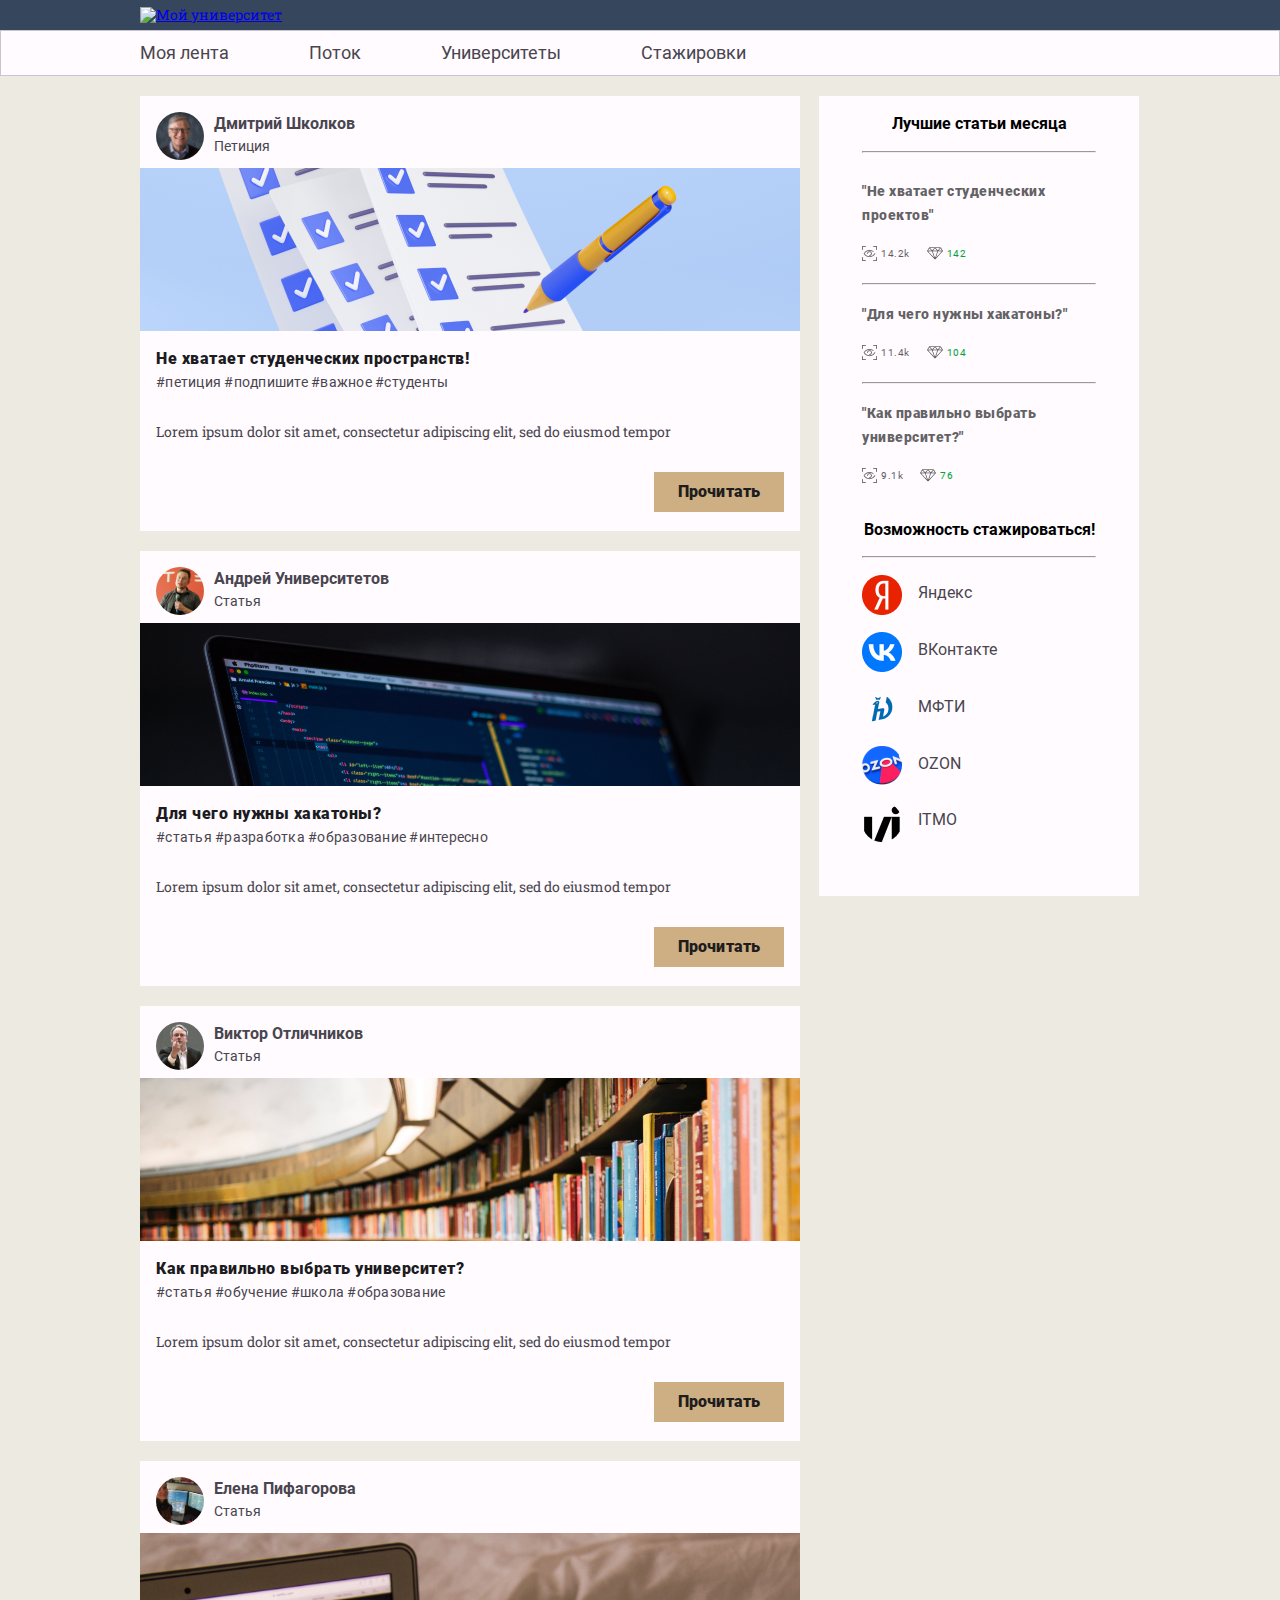
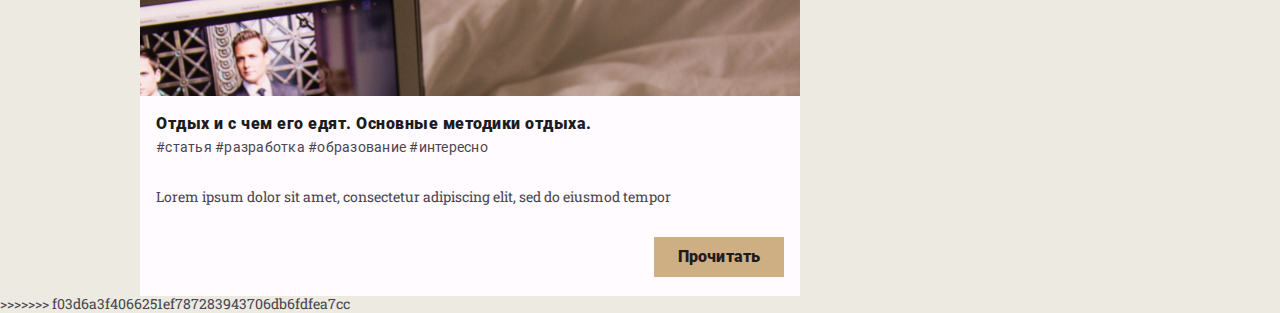
==== commit 102d6fc7: "add-new-fit" ====
--- a/index.html
+++ b/index.html
@@ -13,7 +13,7 @@
 
             <div class="header__logo">
                 <a href="/" class="header__logo-link">
-                    <img src="/img/svg/myunuv-log .svg" alt="Мой университет" class="header__logo-pic">
+                    <img src="/img/svg/myunuv-log.svg" alt="Мой университет" class="header__logo-pic">
                 </a>
             </div>
 
@@ -186,7 +186,85 @@
                         </article>
                     </div>
                     <div class="side__bar">
-                        <p>some</p>
+                        <div class="side__bar-header">
+                            <h1 class="side__bar-best-art">Лучшие статьи месяца</h1>
+                        </div>
+                        <hr class="break_line">
+                        <div class="article__side__bar-list">
+                            <div class="article__side__bar-item">
+                                <h1 class="article__side-name">
+                                    "Не хватает студенческих проектов"
+                                </h1>
+                                <div class="stat__side__bar-block">
+                                    <div class="stat__side__bar-block-views">
+                                        <img src="img/views.png" alt="views" class="views-side">
+                                        <div class="views-stats">14.2k</div>
+                                    </div>
+                                    <div class="stat__side__bar-block-likes">
+                                        <img src="img/likes.png" alt="likes" class="likes-side">
+                                        <div class="likes-stats">142</div>
+                                    </div>
+                                </div>
+                            </div>
+                            <hr class="break_line">
+                            <div class="article__side__bar-item">
+                                <h1 class="article__side-name">
+                                    "Для чего нужны хакатоны?"
+                                </h1>
+                                <div class="stat__side__bar-block">
+                                    <div class="stat__side__bar-block-views">
+                                        <img src="img/views.png" alt="views" class="views-side">
+                                        <div class="views-stats">11.4k</div>
+                                    </div>
+                                    <div class="stat__side__bar-block-likes">
+                                        <img src="img/likes.png" alt="likes" class="likes-side">
+                                        <div class="likes-stats">104</div>
+                                    </div>
+                                </div>
+                            </div>
+                            <hr class="break_line">
+                            <div class="article__side__bar-item">
+                                <h1 class="article__side-name">
+                                    "Как правильно выбрать университет?"
+                                </h1>
+                                <div class="stat__side__bar-block">
+                                    <div class="stat__side__bar-block-views">
+                                        <img src="img/views.png" alt="views" class="views-side">
+                                        <div class="views-stats">9.1k</div>
+                                    </div>
+                                    <div class="stat__side__bar-block-likes">
+                                        <img src="img/likes.png" alt="likes" class="likes-side">
+                                        <div class="likes-stats">76</div>
+                                    </div>
+                                </div>
+                            </div>
+                        </div>
+                        <div class="side__bar-staz-h">
+                            <h1 class="side__bar-staz-h1">Возможность стажироваться!</h1>
+                        </div>
+                        <hr class="break_line">
+                        <ul class="side__bar-staz-list">
+                            <li class="side__bar-staz-item">
+                                <img src="img/ya_logo.png" alt="YaLogo" class="logo__staz">
+                                <a class="name__staz" href="https://ya.ru/">Яндекс</a>
+                            </li>
+                            <li class="side__bar-staz-item">
+                                <img src="img/vk_logo.png" alt="VKLogo" class="logo__staz">
+                                <a class="name__staz" href="https://vk.com">ВКонтакте</a>
+                            </li>
+                            <li class="side__bar-staz-item">
+                                <img src="img/mipt_logo.png" alt="MIPTLogo" class="logo__staz">
+                                <a class="name__staz" href="https://mipt.ru/">МФТИ</a>
+                            </li>
+                            <li class="side__bar-staz-item">
+                                <img src="img/ozon_logo.png" alt="OZONLogo" class="logo__staz">
+                                <a class="name__staz" href="https://www.ozon.ru/">OZON</a>
+                            </li>
+                            <li class="side__bar-staz-item">
+                                <img src="img/itmo_logo.png" alt="ITMOLogo" class="logo__staz">
+                                <a class="name__staz" href="https://itmo.ru/">ITMO</a>
+                            </li>
+                        </ul>
                     </div>
                 </div>
             </div>
--- a/css/style.css
+++ b/css/style.css
@@ -674,5 +674,172 @@
 button.article__material-button:not(hover) {
     transition: all 0.2s ease-in-out;
     opacity: 1;
->>>>>>> f03d6a3f4066251ef787283943706db6fdfea7cc
+}
+
+.side__bar-header {
+    margin: 18px;
+}
+
+.side__bar-best-art {
+    font-family: 'Roboto';
+    font-style: normal;
+    font-weight: 700;
+    font-size: 16px;
+    line-height: 19px;
+    /* identical to box height */
+
+    text-align: center;
+
+    color: #000000;
+}
+
+hr.break_line {
+    color: #EDEAE1;
+    width: 234px;
+}
+
+.article__side__bar-list {
+    margin: 26px;
+    margin-left: 43px;
+    margin-right: 43px;
+}
+
+.article__side__bar-item {
+    margin-top: 17px;
+    margin-bottom: 17px;
+}
+
+.article__side-name {
+    font-family: 'Roboto';
+    font-style: normal;
+    font-weight: 800;
+    font-size: 14px;
+    line-height: 24px;
+    /* or 171% */
+
+    letter-spacing: 0.5px;
+
+    color: #1C1B1FB2;
+    /* opacity: 0.7; */
+}
+
+.side__bar-staz-h {
+    margin-top: 32px;
+    margin-bottom: 17px;
+}
+
+.side__bar-staz-h1 {
+    font-family: 'Roboto';
+    font-style: normal;
+    font-weight: 700;
+    font-size: 16px;
+    line-height: 19px;
+    /* identical to box height */
+
+    text-align: center;
+
+    color: #000000;
+}
+
+.side__bar-staz-list {
+    margin-top: 17px;
+    margin-left: 43px;
+}
+
+li.side__bar-staz-item {
+    margin-bottom: 17px;
+}
+
+.name__staz {
+    margin-left: 13px;
+    font-family: 'Roboto';
+    font-style: normal;
+    font-weight: 400;
+    font-size: 16px;
+    line-height: 19px;
+    /* identical to box height */
+
+
+    color: #000000;
+
+    text-decoration: none;
+}
+
+.name__staz:hover, .name__staz:focus {
+    transition: all 0.3s ease-in-out;
+    opacity: .75;
+    color: #7BABEB;
+    /* transition-delay: 0.5s; */
+}
+
+.name__staz:not(hover), .name__staz:not(focus) {
+    transition: all 0.3s ease-in-out;
+    /* opacity: .75; */
+    color: #49454F;
+    /* transition-delay: 0.5s; */
+}
+
+.stat__side__bar-block {
+    margin-top: 15px;
+    align-items: center;
+    /* justify-content: space-between; */
+    display: flex;
+    flex-wrap: wrap;
+}
+
+.stat__side__bar-block-views {
+    margin-right: 17px;
+    display: flex;
+    flex-wrap: wrap;
+    overflow: hidden;
+    align-items: center;
+    justify-content: center;
+}
+
+.views-side {
+    margin-right: 4px;
+}
+
+.stat__side__bar-block-likes {
+    margin-right: 17px;
+    display: flex;
+    flex-wrap: wrap;
+    overflow: hidden;
+    align-items: center;
+    justify-content: center;
+}
+
+.likes-side {
+    margin-right: 4px;
+}
+
+.views-stats {
+    font-family: 'Roboto';
+    font-style: normal;
+    font-weight: 400;
+    font-size: 10px;
+    line-height: 24px;
+    /* or 400% */
+
+    display: flex;
+    align-items: center;
+    letter-spacing: 0.5px;
+
+    color: #1C1B1F;
+    opacity: 0.7;
+}
+
+.likes-stats {
+    font-family: 'Roboto';
+    font-style: normal;
+    font-weight: 400;
+    font-size: 10px;
+    line-height: 24px;
+    /* or 400% */
+
+    display: flex;
+    align-items: center;
+    letter-spacing: 0.5px;
+
+    color: #00A63A;
 }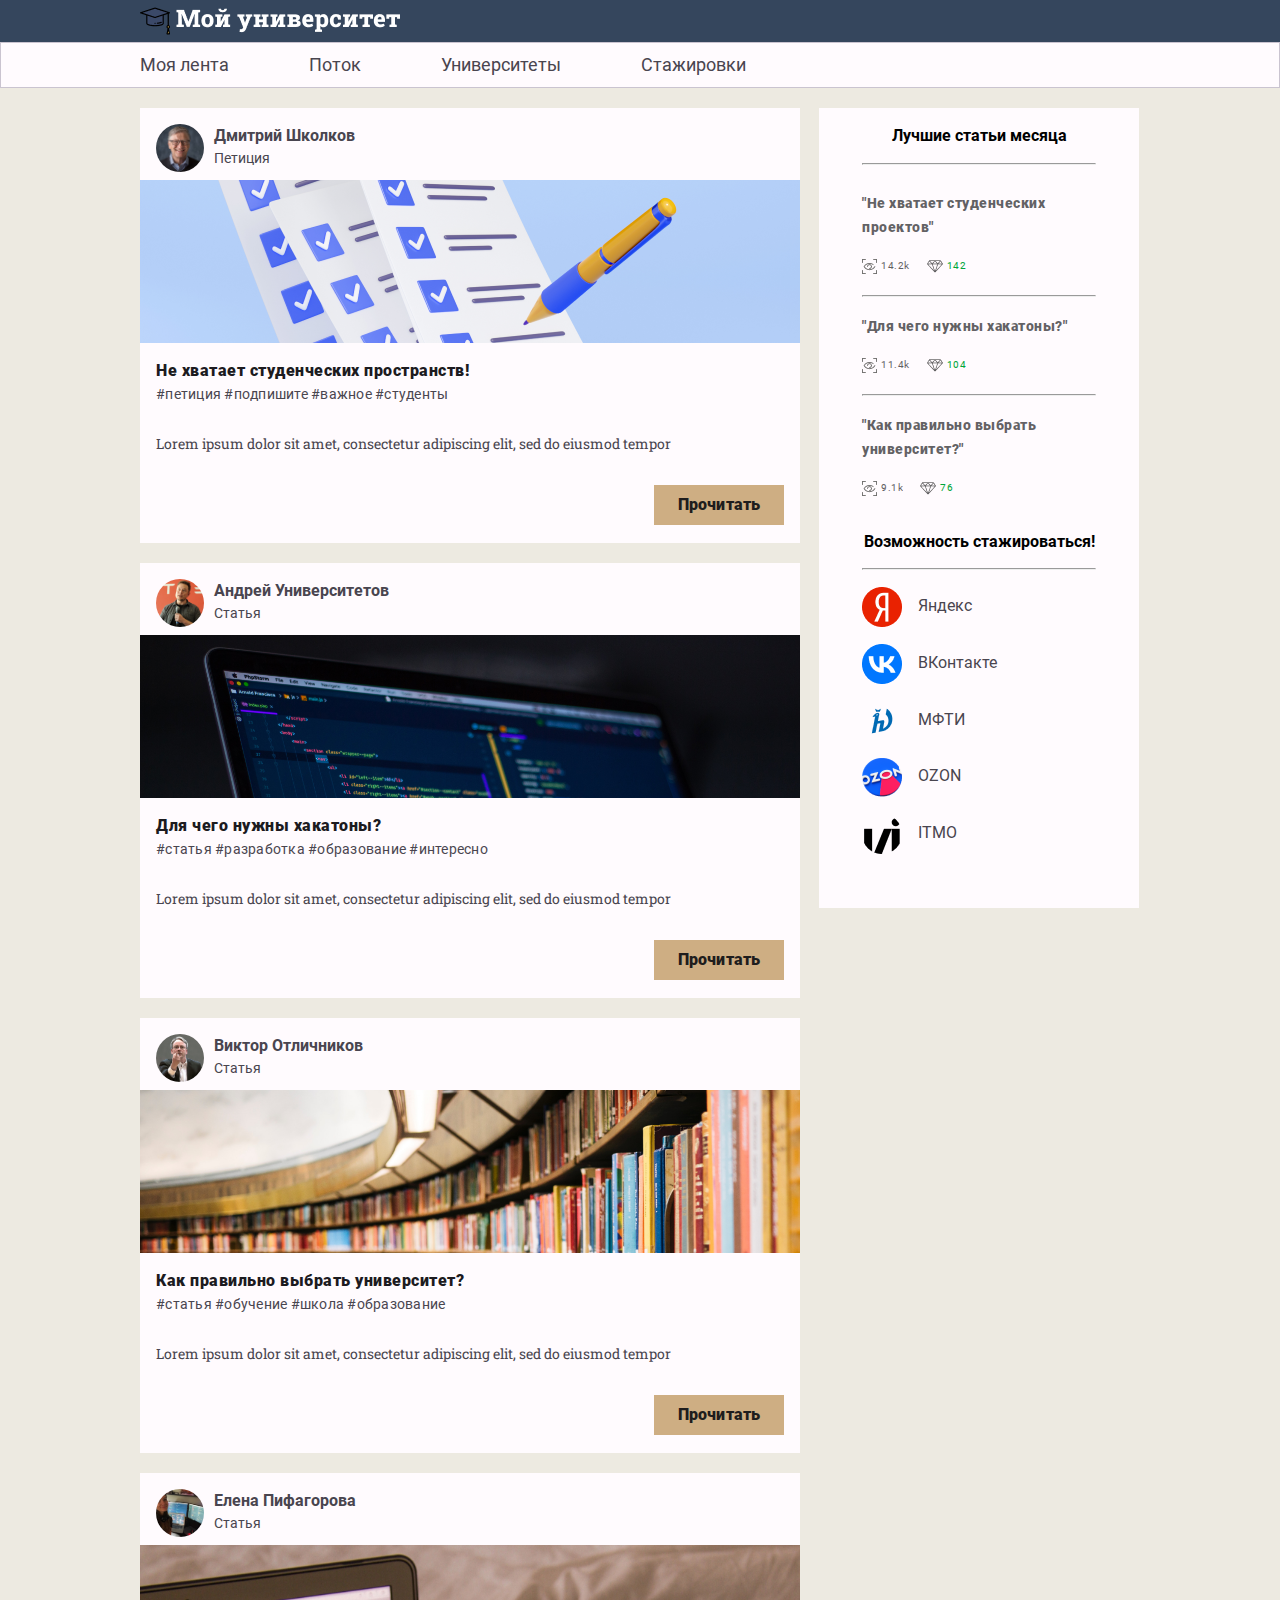
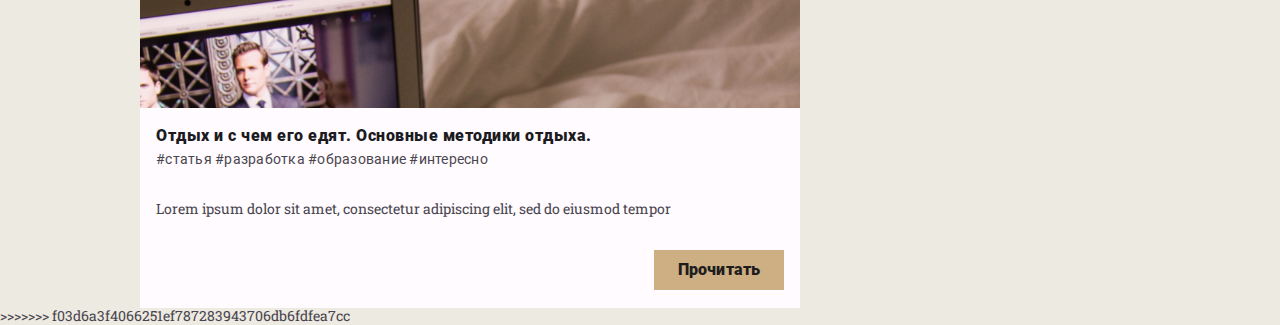
==== commit 973b07b7: "add-logo" ====
--- a/index.html
+++ b/index.html
@@ -13,7 +13,7 @@
 
             <div class="header__logo">
                 <a href="/" class="header__logo-link">
-                    <img src="/img/svg/myunuv-log.svg" alt="Мой университет" class="header__logo-pic">
+                    <img src="img/myuniv-logo.png" alt="Мой университет" class="header__logo-pic">
                 </a>
             </div>
 
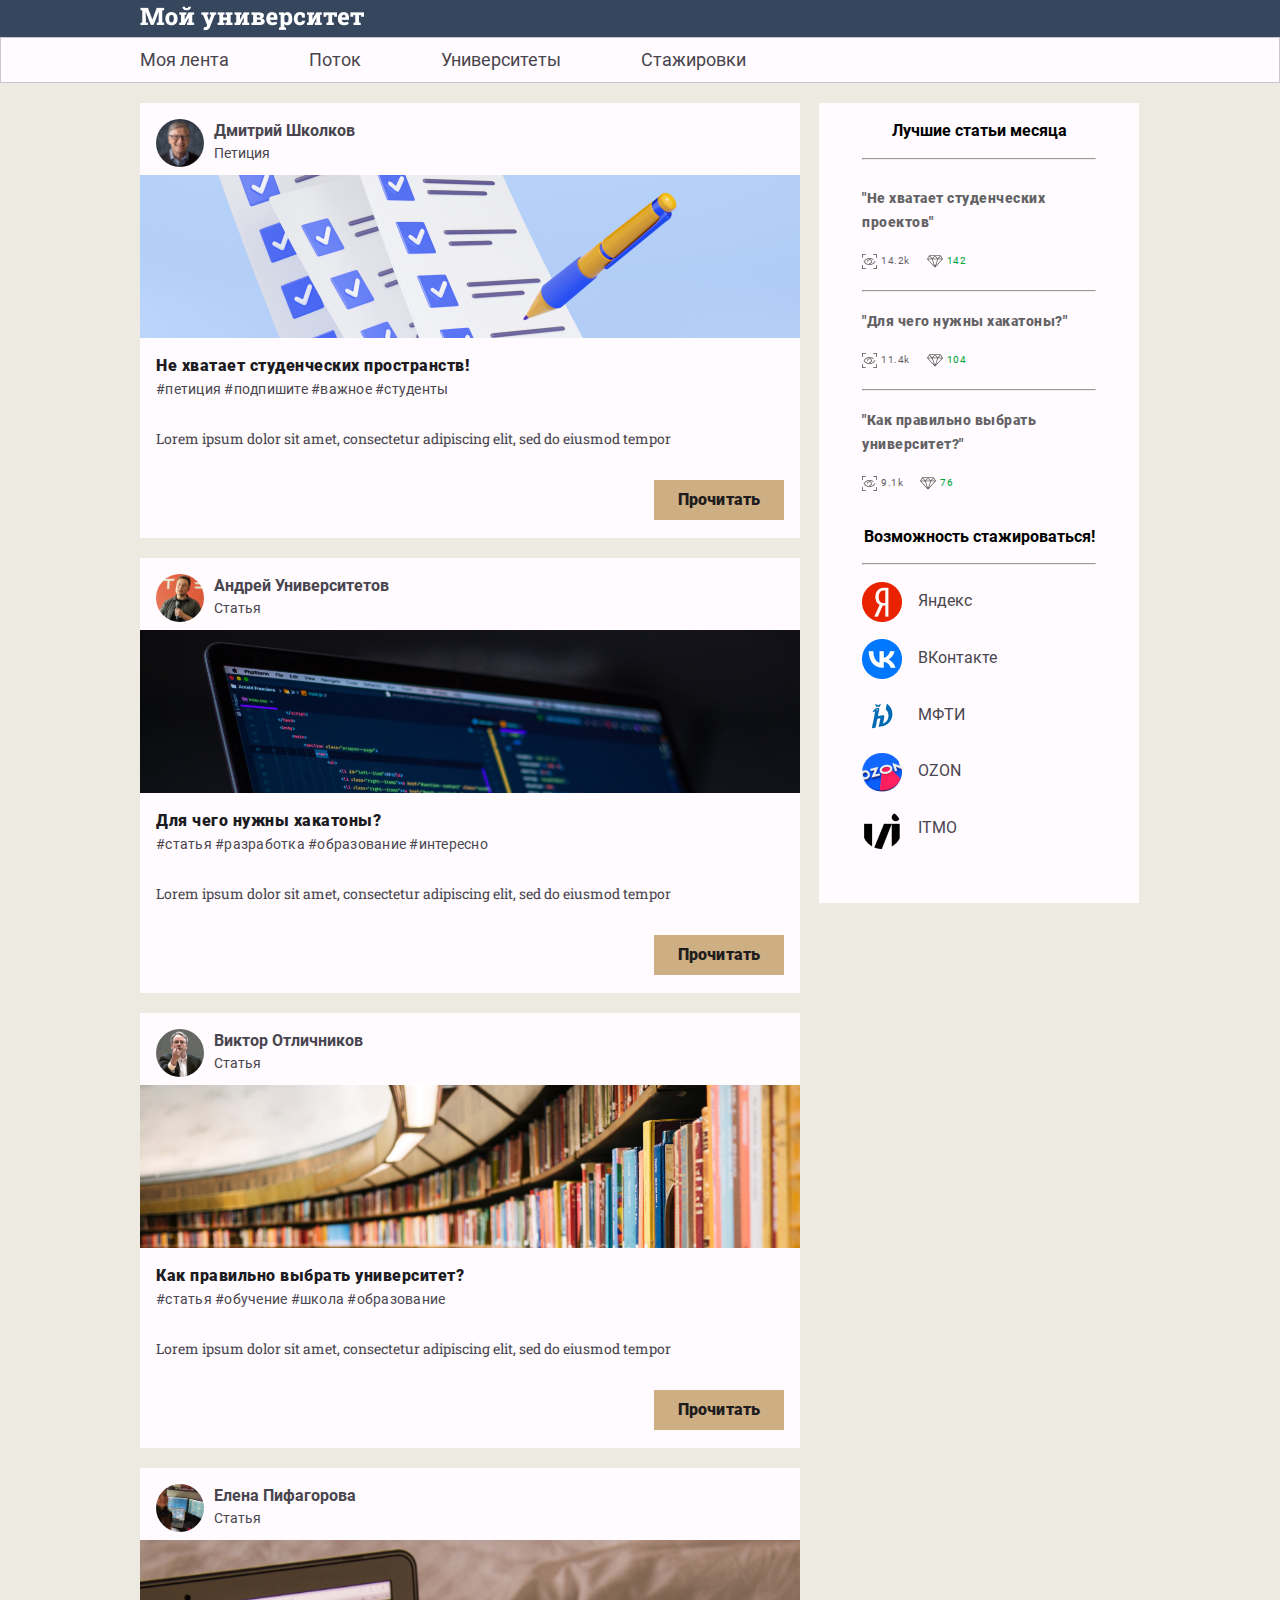
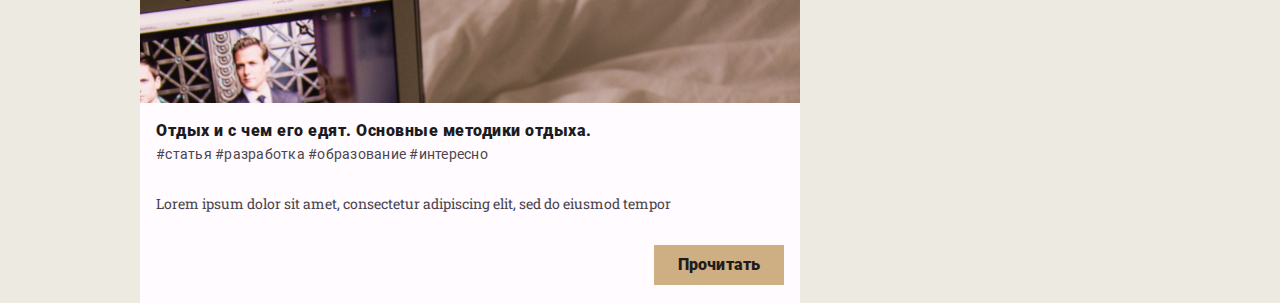
==== commit bc8e9a85: "add" ====
--- a/index.html
+++ b/index.html
@@ -13,7 +13,7 @@
 
             <div class="header__logo">
                 <a href="/" class="header__logo-link">
-                    <img src="img/myuniv-logo.png" alt="Мой университет" class="header__logo-pic">
+                    <img src="img/myuniv-logo-empty.png" alt="Мой университет" class="header__logo-pic">
                 </a>
             </div>
 
@@ -271,5 +271,4 @@
     </main>
 
 </body>
->>>>>>> f03d6a3f4066251ef787283943706db6fdfea7cc
 </html>